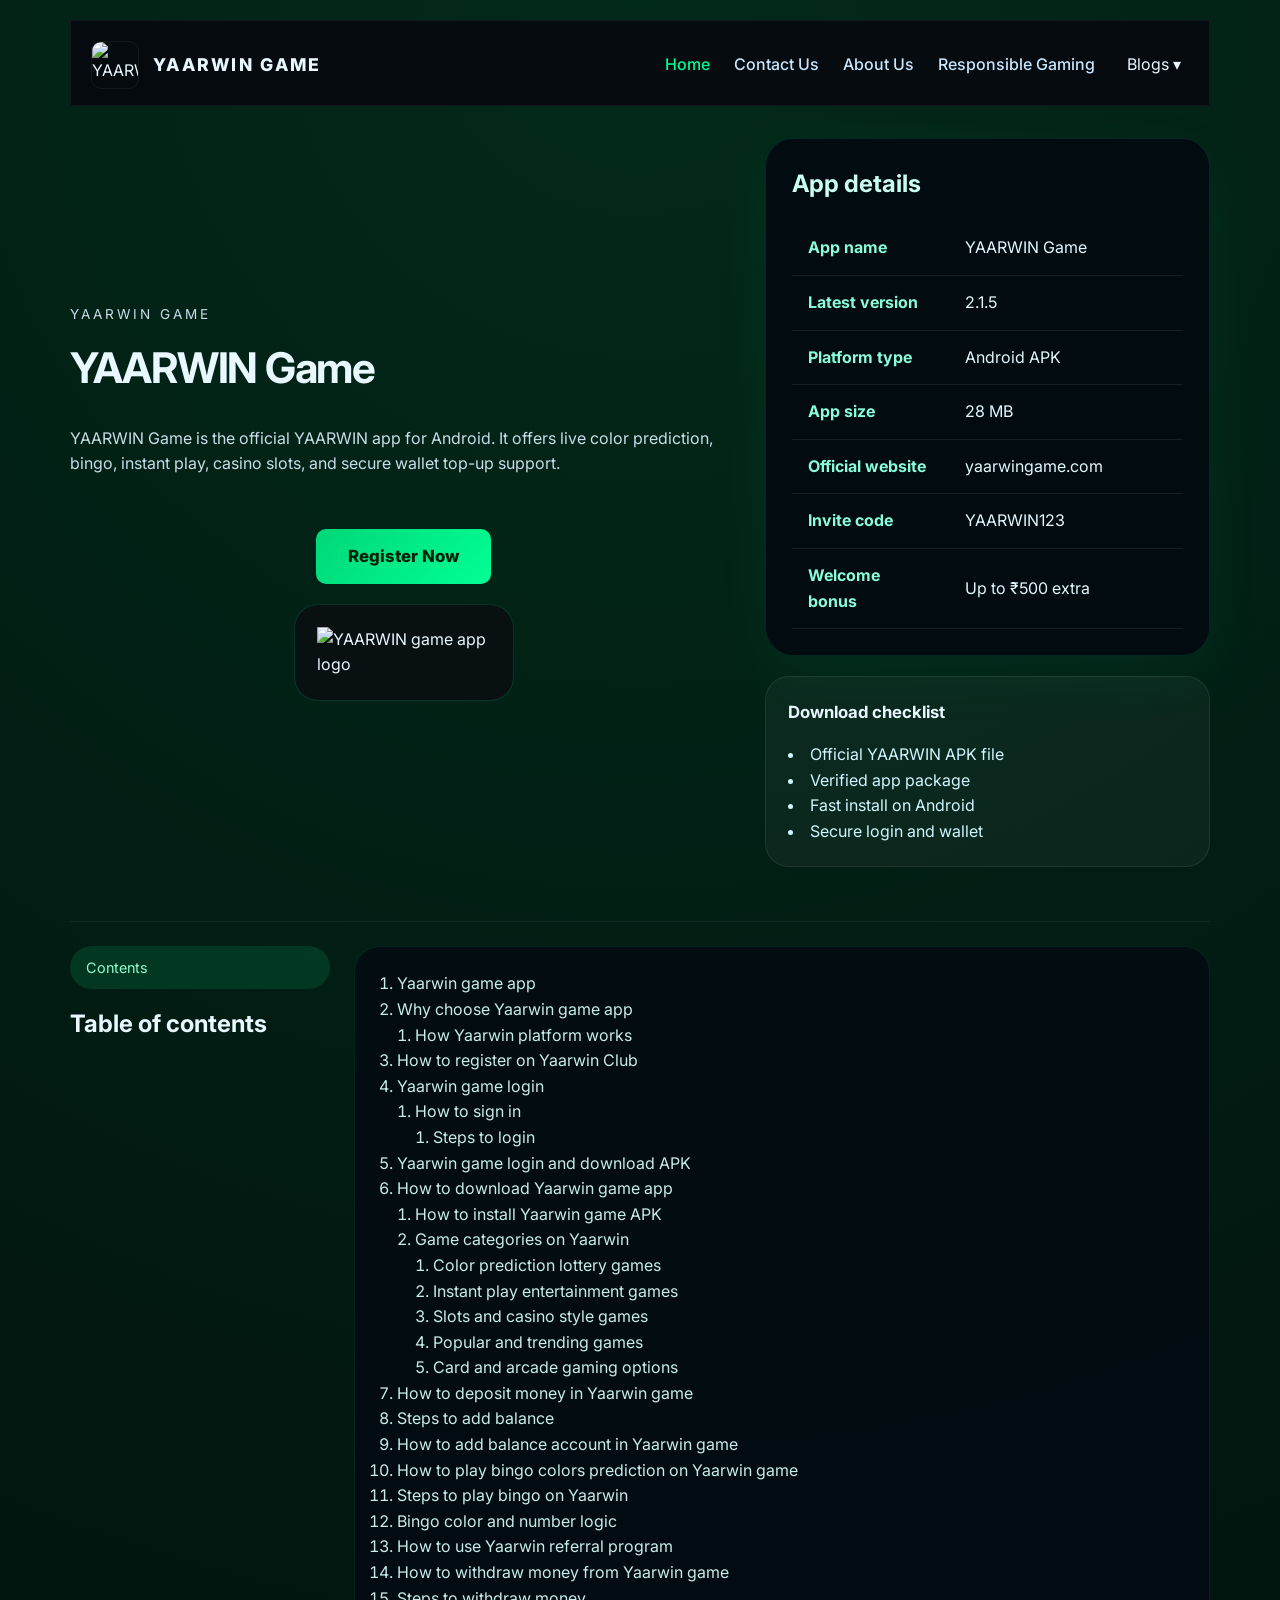
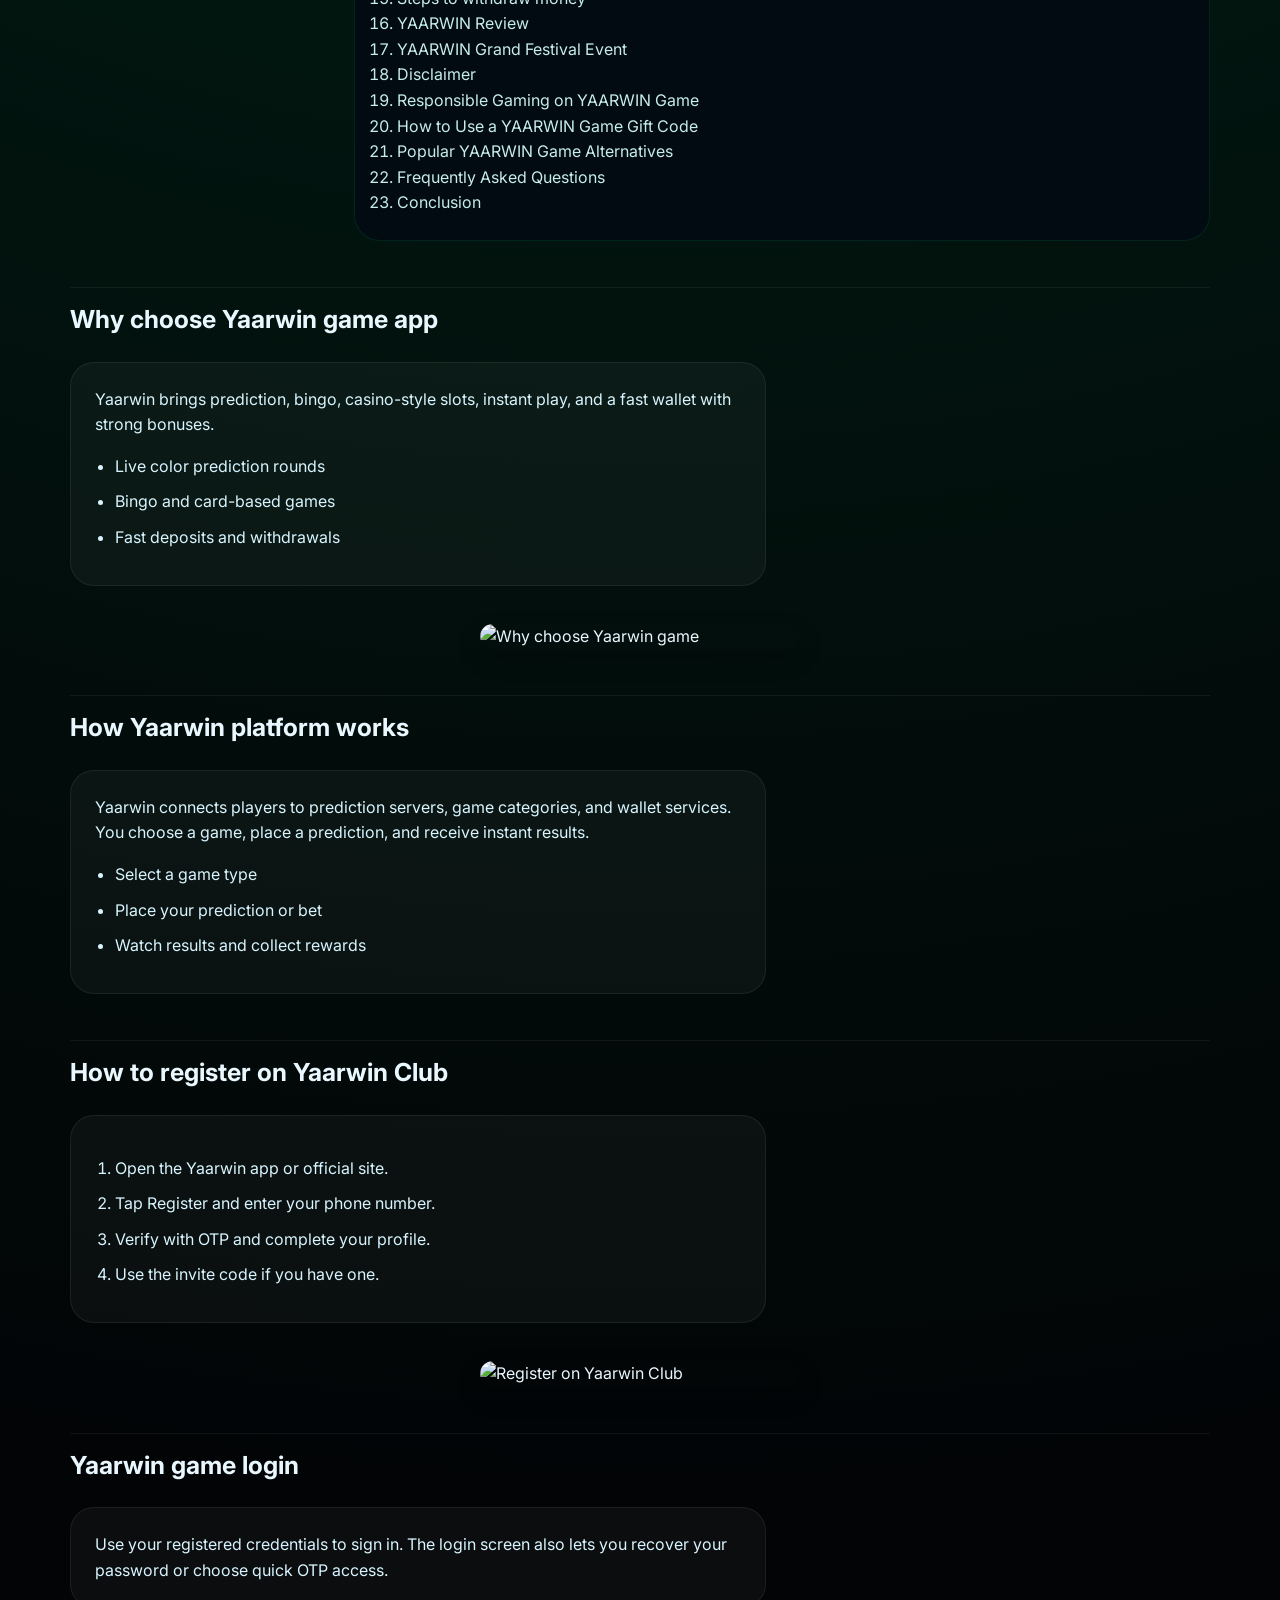
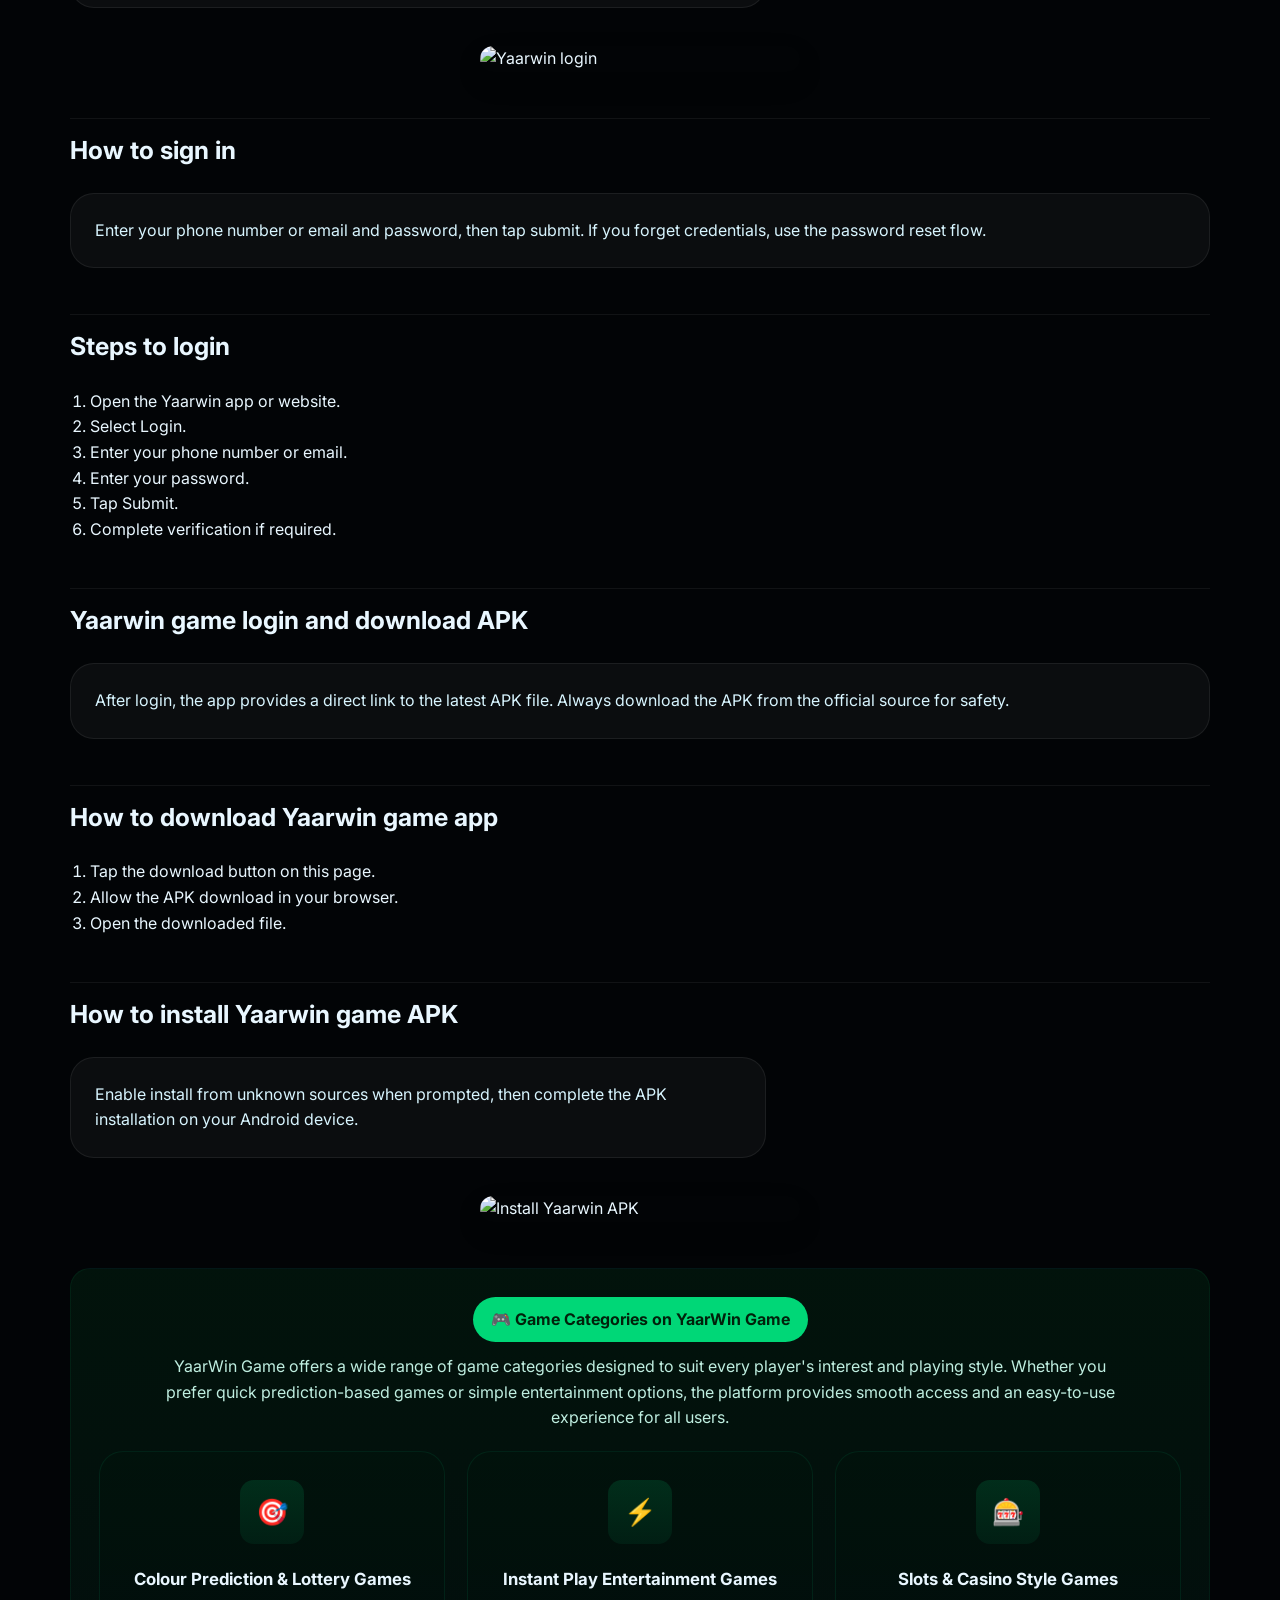
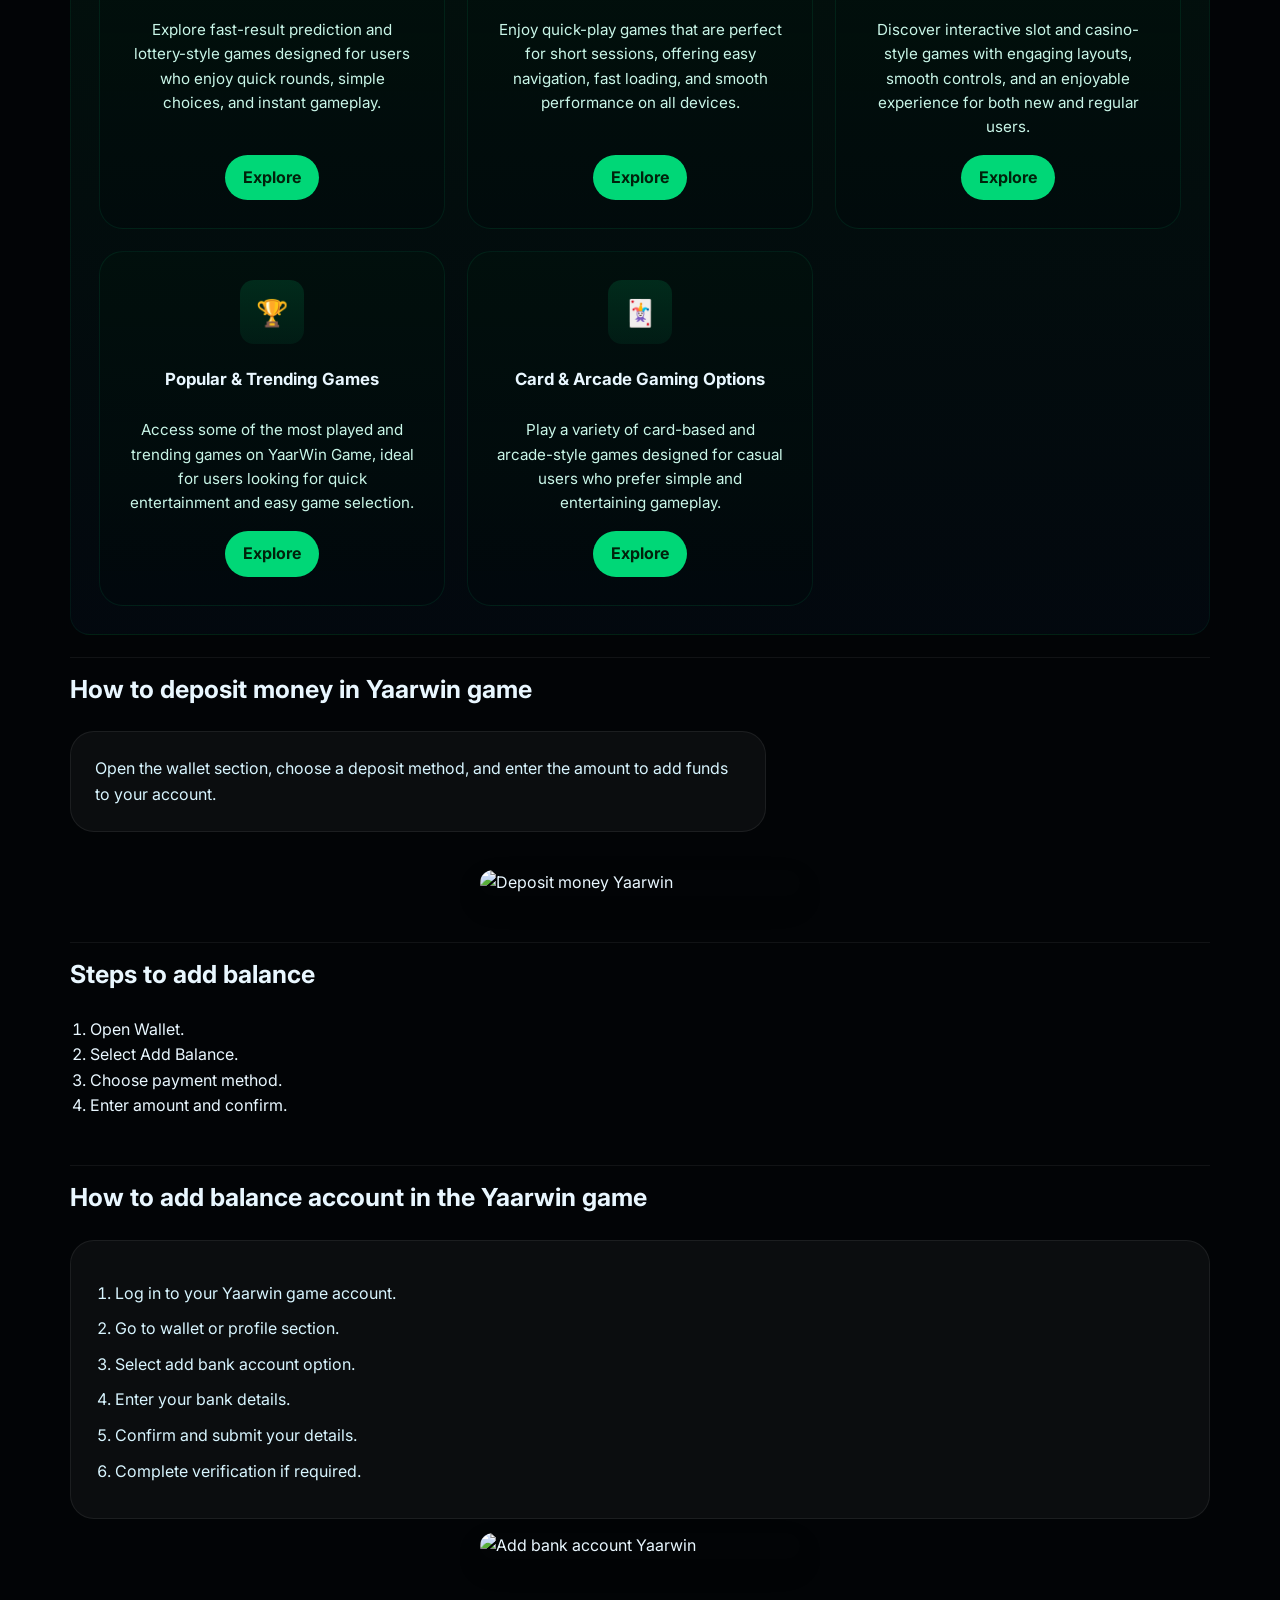
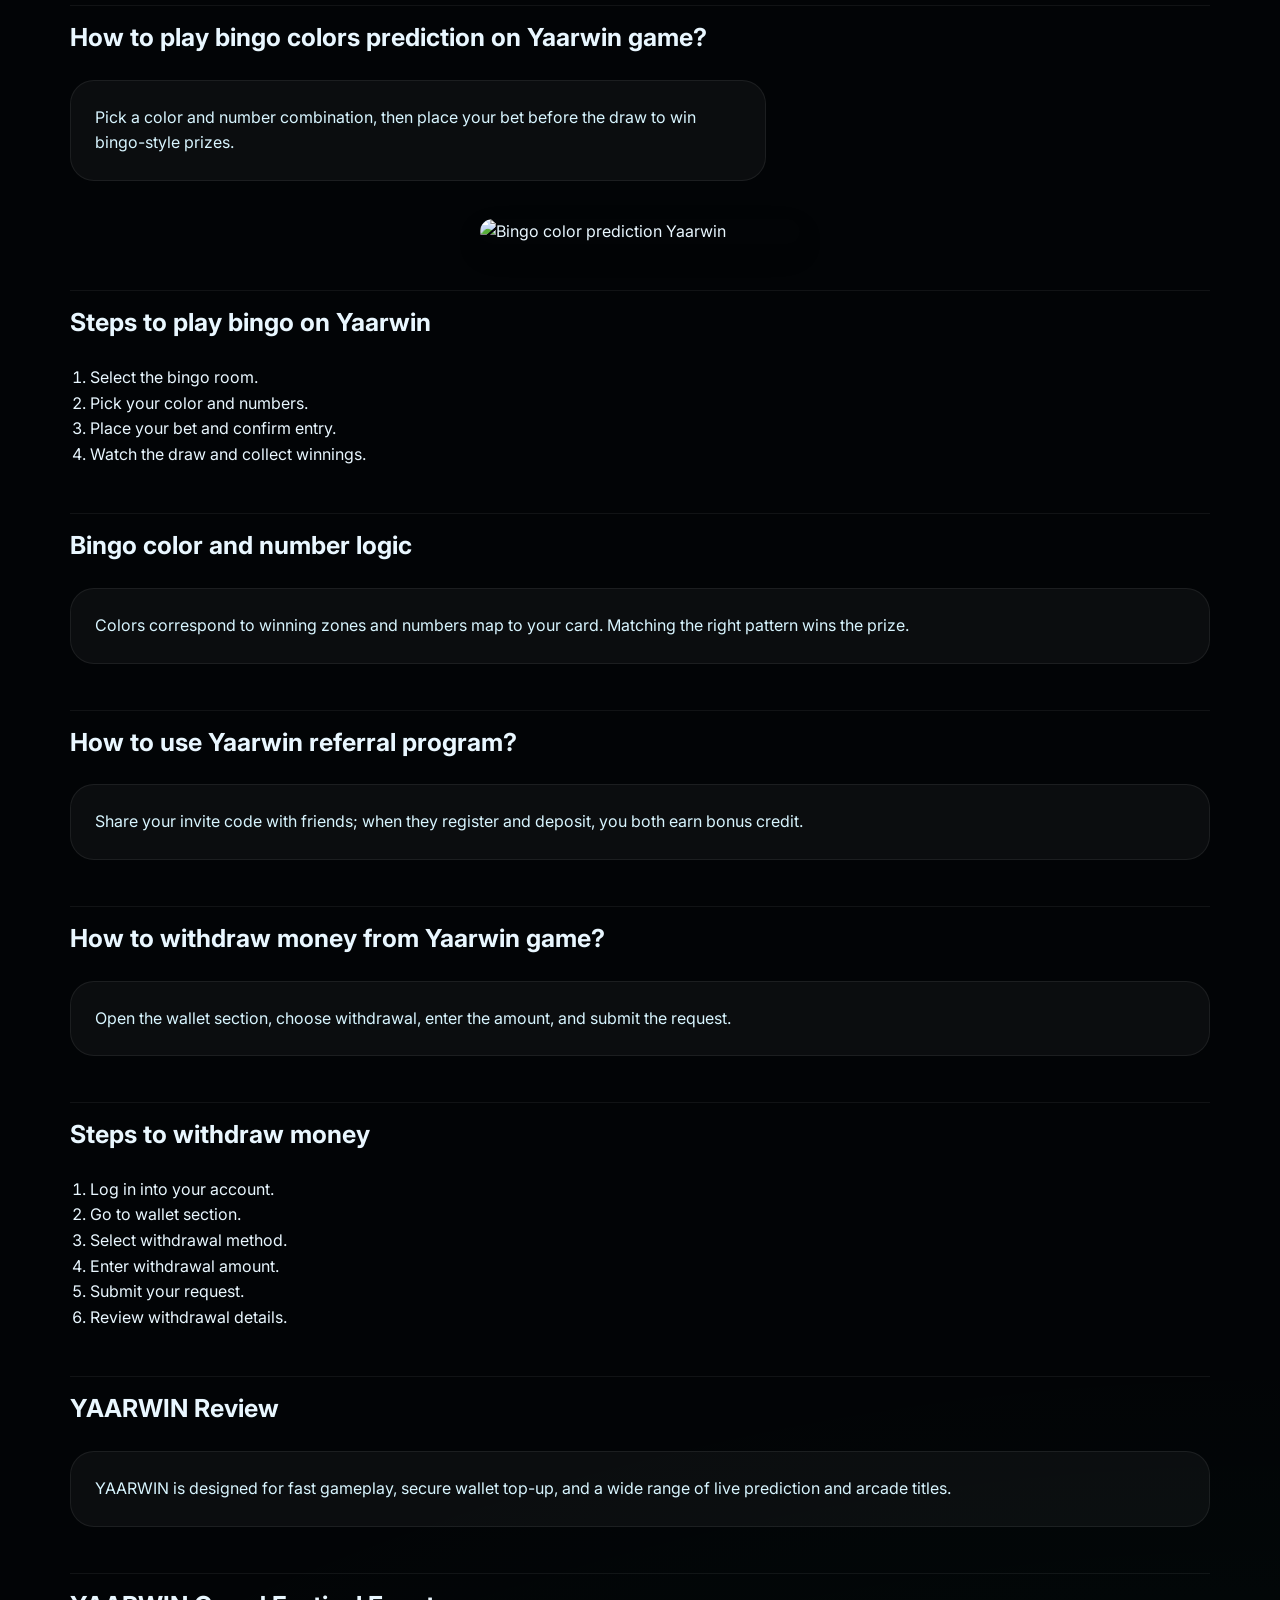
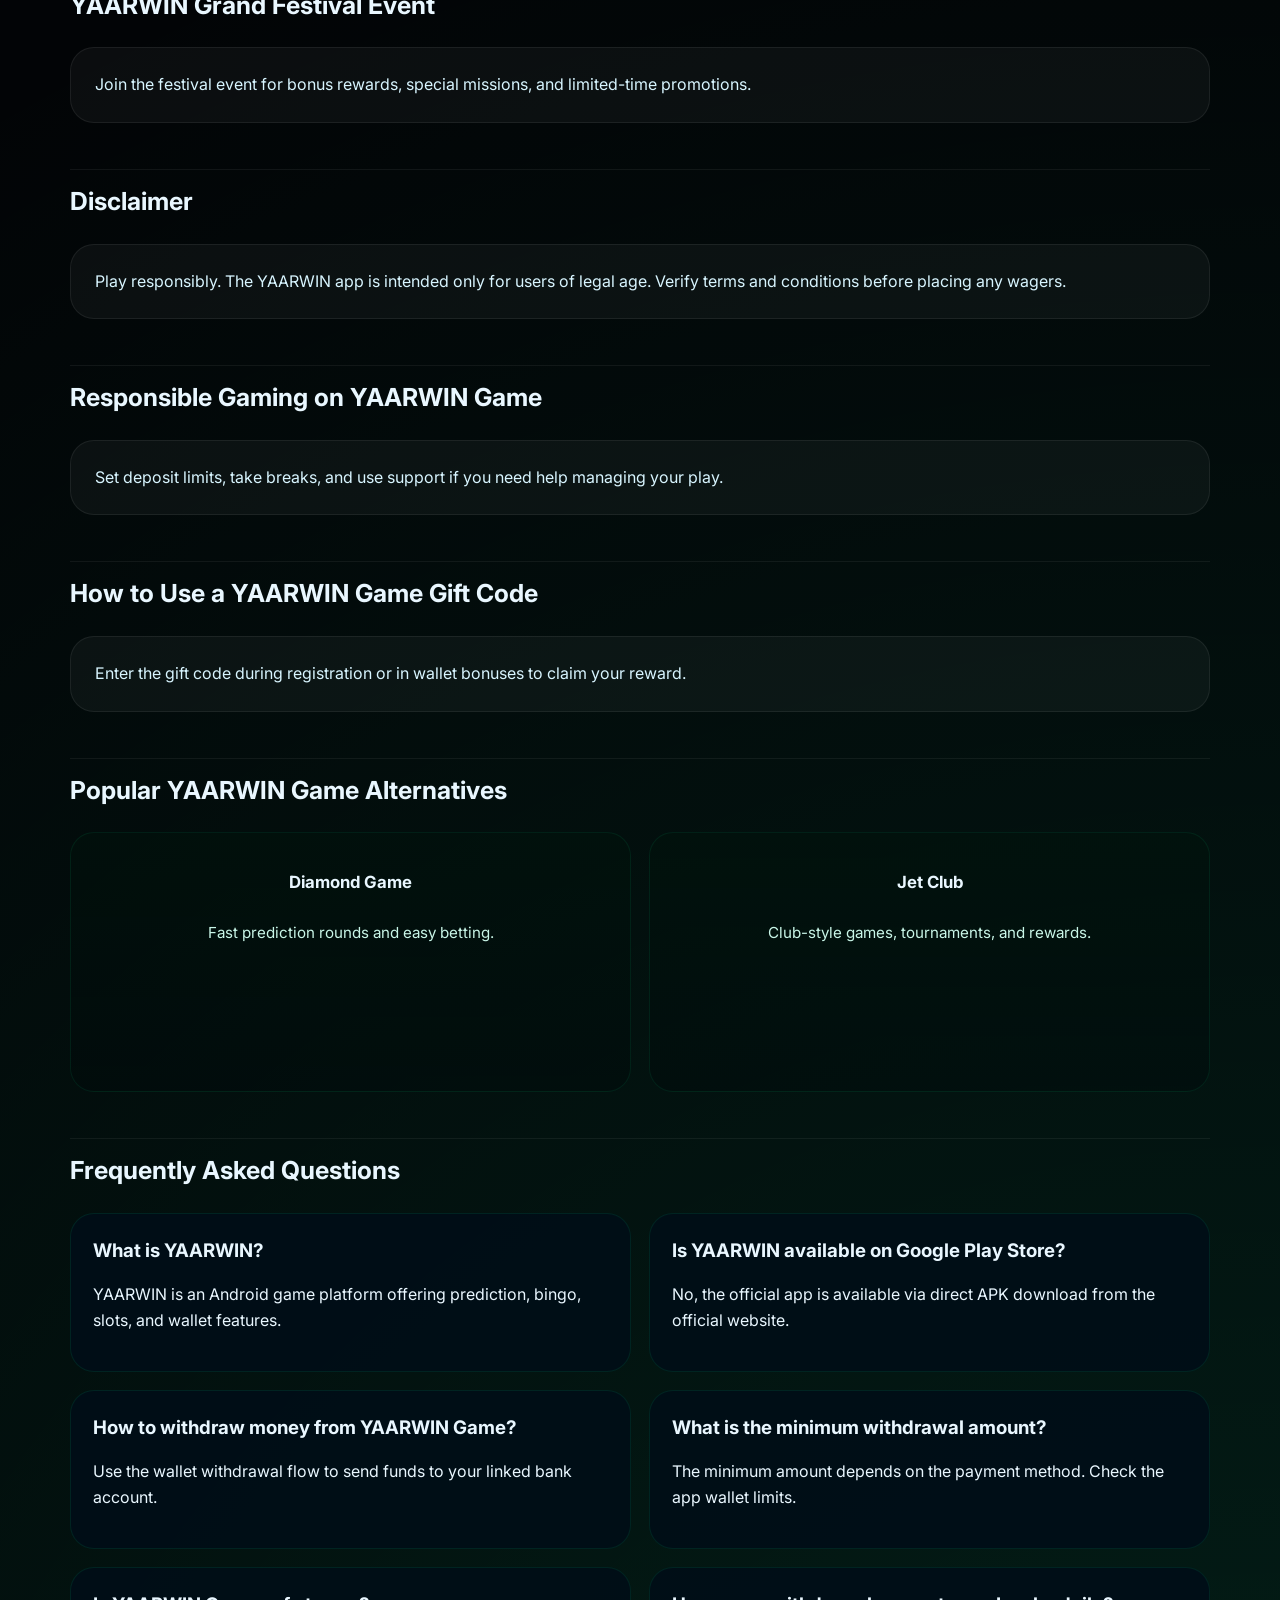
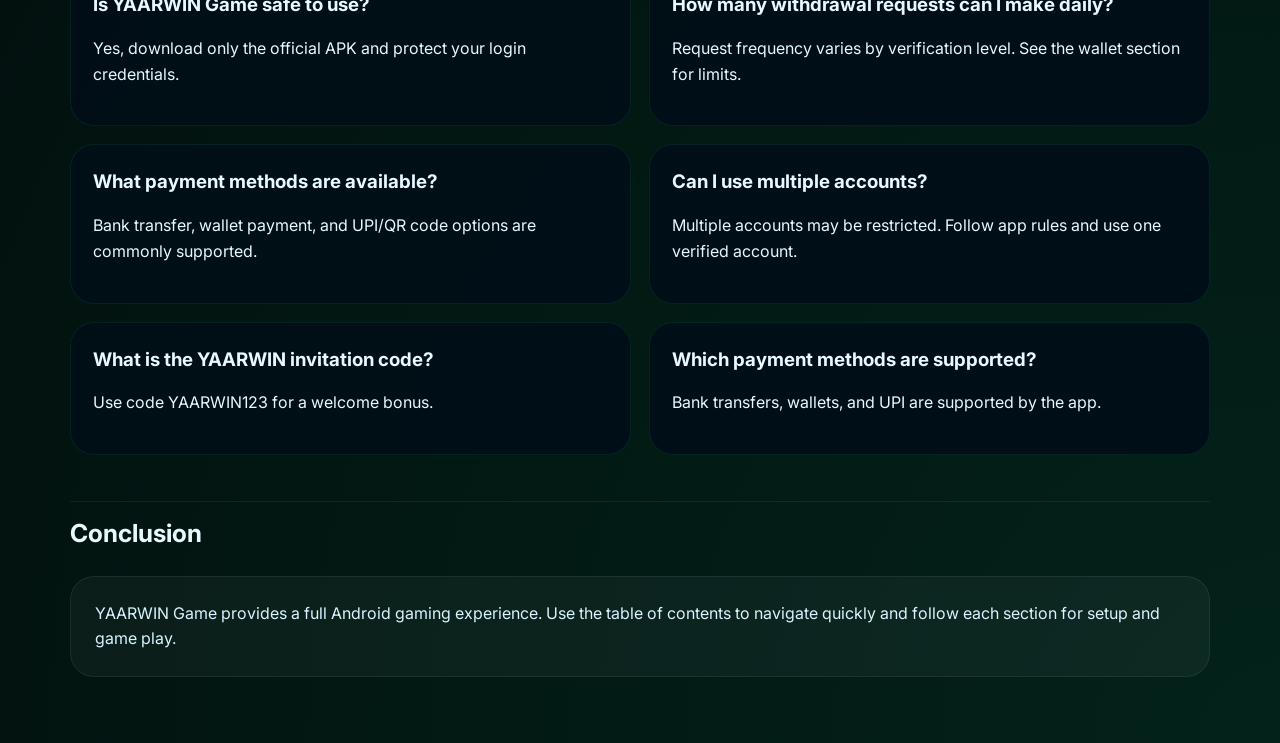
==== index.html @ 0737e69b "Add files via upload" ====
﻿<!DOCTYPE html>
<html lang="en">

<head>
  <meta charset="UTF-8" />
  <meta name="viewport" content="width=device-width, initial-scale=1.0" />
  <title>YAARWIN Game</title>
  <link rel="preconnect" href="https://fonts.googleapis.com" />
  <link rel="preconnect" href="https://fonts.gstatic.com" crossorigin />
  <link href="https://fonts.googleapis.com/css2?family=Inter:wght@400;500;600;700;800&display=swap" rel="stylesheet" />
  <link rel="stylesheet" href="styles.css" />
  <meta name="google-site-verification" content="xMRHEgSEycHqaYliduDPl7PG8cOpwMk4CIWMl8vbiZg" />
</head>

<body>
  <div id="top" class="page-shell">
    <header class="site-header">
      <div class="brand">
        <img src="assets/yarwin-logo.png" alt="YAARWIN logo" class="nav-logo" />
        <div>
          <p class="brand-name">YAARWIN Game</p>
          <!-- <p class="brand-tag">Play prediction, bingo, casino, and win</p> -->
        </div>
      </div>
      <nav class="main-nav">
        <a href="index.html" class="active">Home</a>
        <!-- <a href="blogs.html">Blogs</a> -->
        <a href="contact.html">Contact Us</a>
        <a href="about.html">About Us</a>
        <a href="responsible.html">Responsible Gaming</a>
        <div class="nav-dropdown">
          <button class="dropdown-toggle" aria-expanded="false">Blogs ▾</button>
          <div class="dropdown-menu">
            <a href="blogs.html">All Blogs</a>
            <a href="blogs.html#post1">YaarWin Grand Referral Event 2026</a>
            <a href="blogs.html#post2">YaarWin Telegram Channel 2026</a>
            <a href="blogs.html#post3">YaarWin Game App Download APK Latest Version (2026)</a>
            <a href="blogs.html#post4">Yaar Win Login</a>
          </div>
        </div>
      </nav>
      <button class="nav-toggle" aria-label="Toggle navigation">☰</button>
    </header>

    <main>
      <section class="hero-section" id="yarwin-game-app">
        <div class="hero-copy">
          <p class="eyebrow">Yaarwin game</p>
          <h1>YAARWIN Game</h1>
          <p>YAARWIN Game is the official YAARWIN app for Android. It offers live color prediction, bingo, instant play,
            casino slots, and secure wallet top-up support.</p>
          <a href="https://yaarwin.app/#/register?invitationCode=457582901700" class="btn-register">Register Now</a>
          <img src="assets/yarwin-app.png" alt="YAARWIN game app logo" class="app-logo" />
        </div>

        <div class="hero-right">
          <div class="app-table-panel">
            <h2>App details</h2>
            <table>
              <tbody>
                <tr>
                  <th>App name</th>
                  <td>YAARWIN Game</td>
                </tr>
                <tr>
                  <th>Latest version</th>
                  <td>2.1.5</td>
                </tr>
                <tr>
                  <th>Platform type</th>
                  <td>Android APK</td>
                </tr>
                <tr>
                  <th>App size</th>
                  <td>28 MB</td>
                </tr>
                <tr>
                  <th>Official website</th>
                  <td>yaarwingame.com</td>
                </tr>
                <tr>
                  <th>Invite code</th>
                  <td>YAARWIN123</td>
                </tr>
                <tr>
                  <th>Welcome bonus</th>
                  <td>Up to ₹500 extra</td>
                </tr>
              </tbody>
            </table>
          </div>
          <div class="download-list">
            <h2>Download checklist</h2>
            <ul>
              <li>Official YAARWIN APK file</li>
              <li>Verified app package</li>
              <li>Fast install on Android</li>
              <li>Secure login and wallet</li>
            </ul>
          </div>
        </div>
      </section>

      <section class="section toc-section" id="table-of-contents">
        <div class="toc-layout">
          <div class="toc-header-panel">
            <span class="section-tag">Contents</span>
            <h2>Table of contents</h2>
          </div>
          <div class="toc-card">
            <ol>
              <li><a href="#yarwin-game-app">Yaarwin game app</a></li>
              <li><a href="#why-choose">Why choose Yaarwin game app</a>
                <ol>
                  <li><a href="#how-platform-works">How Yaarwin platform works</a></li>
                </ol>
              </li>
              <li><a href="#register-club">How to register on Yaarwin Club</a></li>
              <li><a href="#login">Yaarwin game login</a>
                <ol>
                  <li><a href="#how-to-sign-in">How to sign in</a>
                    <ol>
                      <li><a href="#login-steps">Steps to login</a></li>
                    </ol>
                  </li>
                </ol>
              </li>
              <li><a href="#download-apk">Yaarwin game login and download APK</a></li>
              <li><a href="#download-app">How to download Yaarwin game app</a>
                <ol>
                  <li><a href="#how-to-install">How to install Yaarwin game APK</a></li>
                  <li><a href="#game-categories">Game categories on Yaarwin</a>
                    <ol>
                      <li><a href="#color-prediction">Color prediction lottery games</a></li>
                      <li><a href="#instant-play">Instant play entertainment games</a></li>
                      <li><a href="#slots-casino">Slots and casino style games</a></li>
                      <li><a href="#trending-games">Popular and trending games</a></li>
                      <li><a href="#card-arcade">Card and arcade gaming options</a></li>
                    </ol>
                  </li>
                </ol>
              </li>
              <li><a href="#deposit-money">How to deposit money in Yaarwin game</a></li>
              <li><a href="#add-balance">Steps to add balance</a></li>
              <li><a href="#add-bank-account">How to add balance account in Yaarwin game</a></li>
              <li><a href="#bingo-prediction">How to play bingo colors prediction on Yaarwin game</a></li>
              <li><a href="#bingo-steps">Steps to play bingo on Yaarwin</a></li>
              <li><a href="#bingo-logic">Bingo color and number logic</a></li>
              <li><a href="#referral-program">How to use Yaarwin referral program</a></li>
              <li><a href="#withdraw-money">How to withdraw money from Yaarwin game</a></li>
              <li><a href="#withdraw-steps">Steps to withdraw money</a></li>
              <li><a href="#review">YAARWIN Review</a></li>
              <li><a href="#festival">YAARWIN Grand Festival Event</a></li>
              <li><a href="#disclaimer">Disclaimer</a></li>
              <li><a href="#responsible-gaming">Responsible Gaming on YAARWIN Game</a></li>
              <li><a href="#gift-code">How to Use a YAARWIN Game Gift Code</a></li>
              <li><a href="#alternatives">Popular YAARWIN Game Alternatives</a></li>
              <li><a href="#faq">Frequently Asked Questions</a></li>
              <li><a href="#conclusion">Conclusion</a></li>
            </ol>
          </div>
      </section>

      <section class="section content-section" id="why-choose">
        <div class="section-header">
          <h2>Why choose Yaarwin game app</h2>
        </div>
        <div class="section-body">
          <div class="text-card">
            <p>Yaarwin brings prediction, bingo, casino-style slots, instant play, and a fast wallet with strong
              bonuses.</p>
            <ul>
              <li>Live color prediction rounds</li>
              <li>Bingo and card-based games</li>
              <li>Fast deposits and withdrawals</li>
            </ul>
          </div>
          <img src="assets/why-choose.png" alt="Why choose Yaarwin game" />
        </div>
      </section>

      <section class="section content-section" id="how-platform-works">
        <div class="section-header">
          <h2>How Yaarwin platform works</h2>
        </div>
        <div class="section-body">
          <div class="text-card">
            <p>Yaarwin connects players to prediction servers, game categories, and wallet services. You choose a game,
              place a prediction, and receive instant results.</p>
            <ul>
              <li>Select a game type</li>
              <li>Place your prediction or bet</li>
              <li>Watch results and collect rewards</li>
            </ul>
          </div>
          <!-- <img src="assets/platform-works.png" alt="Yaarwin platform works" /> -->
        </div>
      </section>

      <section class="section content-section" id="register-club">
        <div class="section-header">
          <h2>How to register on Yaarwin Club</h2>
        </div>
        <div class="section-body">
          <div class="text-card">
            <ol>
              <li>Open the Yaarwin app or official site.</li>
              <li>Tap Register and enter your phone number.</li>
              <li>Verify with OTP and complete your profile.</li>
              <li>Use the invite code if you have one.</li>
            </ol>
          </div>
          <img src="assets/register-club.png" alt="Register on Yaarwin Club" />
        </div>
      </section>

      <section class="section content-section" id="login">
        <div class="section-header">
          <h2>Yaarwin game login</h2>
        </div>
        <div class="section-body">
          <div class="text-card">
            <p>Use your registered credentials to sign in. The login screen also lets you recover your password or
              choose quick OTP access.</p>
          </div>
          <img src="assets/login-screen.png" alt="Yaarwin login" />
        </div>
      </section>

      <section class="section content-section" id="how-to-sign-in">
        <div class="section-header">
          <h2>How to sign in</h2>
        </div>
        <div class="text-card">
          <p>Enter your phone number or email and password, then tap submit. If you forget credentials, use the password
            reset flow.</p>
        </div>
      </section>

      <section class="section content-section" id="login-steps">
        <div class="section-header">
          <h2>Steps to login</h2>
        </div>
        <ol>
          <li>Open the Yaarwin app or website.</li>
          <li>Select Login.</li>
          <li>Enter your phone number or email.</li>
          <li>Enter your password.</li>
          <li>Tap Submit.</li>
          <li>Complete verification if required.</li>
        </ol>
      </section>

      <section class="section content-section" id="download-apk">
        <div class="section-header">
          <h2>Yaarwin game login and download APK</h2>
        </div>
        <div class="text-card">
          <p>After login, the app provides a direct link to the latest APK file. Always download the APK from the
            official source for safety.</p>
        </div>
      </section>

      <section class="section content-section" id="download-app">
        <div class="section-header">
          <h2>How to download Yaarwin game app</h2>
        </div>
        <ol>
          <li>Tap the download button on this page.</li>
          <li>Allow the APK download in your browser.</li>
          <li>Open the downloaded file.</li>
        </ol>
      </section>

      <section class="section content-section" id="how-to-install">
        <div class="section-header">
          <h2>How to install Yaarwin game APK</h2>
        </div>
        <div class="section-body">
          <div class="text-card">
            <p>Enable install from unknown sources when prompted, then complete the APK installation on your Android
              device.</p>
          </div>
          <img src="assets/install-apk.png" alt="Install Yaarwin APK" />
        </div>
      </section>

      <section class="section game-categories-panel" id="game-categories">
        <div class="categories-header">
          <div class="header-pill">🎮 Game Categories on YaarWin Game</div>
          <p class="lead">YaarWin Game offers a wide range of game categories designed to suit every player's interest
            and playing style. Whether you prefer quick prediction-based games or simple entertainment options, the
            platform provides smooth access and an easy-to-use experience for all users.</p>
        </div>

        <div class="categories-grid">
          <article class="category-card">
            <div class="icon">🎯</div>
            <h3>Colour Prediction & Lottery Games</h3>
            <p>Explore fast-result prediction and lottery-style games designed for users who enjoy quick rounds, simple
              choices, and instant gameplay.</p>
            <a class="btn-explore" href="#top">Explore</a>
          </article>

          <article class="category-card">
            <div class="icon">⚡</div>
            <h3>Instant Play Entertainment Games</h3>
            <p>Enjoy quick-play games that are perfect for short sessions, offering easy navigation, fast loading, and
              smooth performance on all devices.</p>
            <a class="btn-explore" href="#top">Explore</a>
          </article>

          <article class="category-card">
            <div class="icon">🎰</div>
            <h3>Slots & Casino Style Games</h3>
            <p>Discover interactive slot and casino-style games with engaging layouts, smooth controls, and an enjoyable
              experience for both new and regular users.</p>
            <a class="btn-explore" href="#top">Explore</a>
          </article>

          <article class="category-card">
            <div class="icon">🏆</div>
            <h3>Popular & Trending Games</h3>
            <p>Access some of the most played and trending games on YaarWin Game, ideal for users looking for quick
              entertainment and easy game selection.</p>
            <a class="btn-explore" href="#top">Explore</a>
          </article>

          <article class="category-card">
            <div class="icon">🃏</div>
            <h3>Card & Arcade Gaming Options</h3>
            <p>Play a variety of card-based and arcade-style games designed for casual users who prefer simple and
              entertaining gameplay.</p>
            <a class="btn-explore" href="#top">Explore</a>
          </article>
        </div>
      </section>

      <section class="section content-section" id="deposit-money">
        <div class="section-header">
          <h2>How to deposit money in Yaarwin game</h2>
        </div>
        <div class="section-body">
          <div class="text-card">
            <p>Open the wallet section, choose a deposit method, and enter the amount to add funds to your account.</p>
          </div>
          <img src="assets/deposit-money.png" alt="Deposit money Yaarwin" />
        </div>
      </section>

      <section class="section content-section" id="add-balance">
        <div class="section-header">
          <h2>Steps to add balance</h2>
        </div>
        <ol>
          <li>Open Wallet.</li>
          <li>Select Add Balance.</li>
          <li>Choose payment method.</li>
          <li>Enter amount and confirm.</li>
        </ol>
      </section>

      <section class="section content-section" id="add-bank-account">
        <div class="section-header">
          <h2>How to add balance account in the Yaarwin game</h2>
        </div>
        <div class="text-card">
          <ol>
            <li>Log in to your Yaarwin game account.</li>
            <li>Go to wallet or profile section.</li>
            <li>Select add bank account option.</li>
            <li>Enter your bank details.</li>
            <li>Confirm and submit your details.</li>
            <li>Complete verification if required.</li>
          </ol>
        </div>
        <div class="section-image-panel"><img src="assets/add-bank-account.png" alt="Add bank account Yaarwin" /></div>
      </section>

      <section class="section content-section" id="bingo-prediction">
        <div class="section-header">
          <h2>How to play bingo colors prediction on Yaarwin game?</h2>
        </div>
        <div class="section-body">
          <div class="text-card">
            <p>Pick a color and number combination, then place your bet before the draw to win bingo-style prizes.</p>
          </div>
          <img src="assets/bingo-prediction.png" alt="Bingo color prediction Yaarwin" />
        </div>
      </section>

      <section class="section content-section" id="bingo-steps">
        <div class="section-header">
          <h2>Steps to play bingo on Yaarwin</h2>
        </div>
        <ol>
          <li>Select the bingo room.</li>
          <li>Pick your color and numbers.</li>
          <li>Place your bet and confirm entry.</li>
          <li>Watch the draw and collect winnings.</li>
        </ol>
      </section>

      <section class="section content-section" id="bingo-logic">
        <div class="section-header">
          <h2>Bingo color and number logic</h2>
        </div>
        <div class="text-card">
          <p>Colors correspond to winning zones and numbers map to your card. Matching the right pattern wins the prize.
          </p>
        </div>
      </section>

      <section class="section content-section" id="referral-program">
        <div class="section-header">
          <h2>How to use Yaarwin referral program?</h2>
        </div>
        <div class="text-card">
          <p>Share your invite code with friends; when they register and deposit, you both earn bonus credit.</p>
        </div>
      </section>

      <section class="section content-section" id="withdraw-money">
        <div class="section-header">
          <h2>How to withdraw money from Yaarwin game?</h2>
        </div>
        <div class="text-card">
          <p>Open the wallet section, choose withdrawal, enter the amount, and submit the request.</p>
        </div>
      </section>

      <section class="section content-section" id="withdraw-steps">
        <div class="section-header">
          <h2>Steps to withdraw money</h2>
        </div>
        <ol>
          <li>Log in into your account.</li>
          <li>Go to wallet section.</li>
          <li>Select withdrawal method.</li>
          <li>Enter withdrawal amount.</li>
          <li>Submit your request.</li>
          <li>Review withdrawal details.</li>
        </ol>
      </section>

      <section class="section content-section" id="review">
        <div class="section-header">
          <h2>YAARWIN Review</h2>
        </div>
        <div class="text-card">
          <p>YAARWIN is designed for fast gameplay, secure wallet top-up, and a wide range of live prediction and arcade
            titles.</p>
        </div>
      </section>

      <section class="section content-section" id="festival">
        <div class="section-header">
          <h2>YAARWIN Grand Festival Event</h2>
        </div>
        <div class="text-card">
          <p>Join the festival event for bonus rewards, special missions, and limited-time promotions.</p>
        </div>
      </section>

      <section class="section content-section" id="disclaimer">
        <div class="section-header">
          <h2>Disclaimer</h2>
        </div>
        <div class="text-card">
          <p>Play responsibly. The YAARWIN app is intended only for users of legal age. Verify terms and conditions
            before placing any wagers.</p>
        </div>
      </section>

      <section class="section content-section" id="responsible-gaming">
        <div class="section-header">
          <h2>Responsible Gaming on YAARWIN Game</h2>
        </div>
        <div class="text-card">
          <p>Set deposit limits, take breaks, and use support if you need help managing your play.</p>
        </div>
      </section>

      <section class="section content-section" id="gift-code">
        <div class="section-header">
          <h2>How to Use a YAARWIN Game Gift Code</h2>
        </div>
        <div class="text-card">
          <p>Enter the gift code during registration or in wallet bonuses to claim your reward.</p>
        </div>
      </section>

      <section class="section content-section" id="alternatives">
        <div class="section-header">
          <h2>Popular YAARWIN Game Alternatives</h2>
        </div>
        <div class="category-grid">
          <div class="category-card">
            <h3>Diamond Game</h3>
            <p>Fast prediction rounds and easy betting.</p>
          </div>
          <div class="category-card">
            <h3>Jet Club</h3>
            <p>Club-style games, tournaments, and rewards.</p>
          </div>
        </div>
      </section>

      <section class="section content-section" id="faq">
        <div class="section-header">
          <h2>Frequently Asked Questions</h2>
        </div>
        <div class="faq-grid">
          <article>
            <h3>What is YAARWIN?</h3>
            <p>YAARWIN is an Android game platform offering prediction, bingo, slots, and wallet features.</p>
          </article>
          <article>
            <h3>Is YAARWIN available on Google Play Store?</h3>
            <p>No, the official app is available via direct APK download from the official website.</p>
          </article>
          <article>
            <h3>How to withdraw money from YAARWIN Game?</h3>
            <p>Use the wallet withdrawal flow to send funds to your linked bank account.</p>
          </article>
          <article>
            <h3>What is the minimum withdrawal amount?</h3>
            <p>The minimum amount depends on the payment method. Check the app wallet limits.</p>
          </article>
          <article>
            <h3>Is YAARWIN Game safe to use?</h3>
            <p>Yes, download only the official APK and protect your login credentials.</p>
          </article>
          <article>
            <h3>How many withdrawal requests can I make daily?</h3>
            <p>Request frequency varies by verification level. See the wallet section for limits.</p>
          </article>
          <article>
            <h3>What payment methods are available?</h3>
            <p>Bank transfer, wallet payment, and UPI/QR code options are commonly supported.</p>
          </article>
          <article>
            <h3>Can I use multiple accounts?</h3>
            <p>Multiple accounts may be restricted. Follow app rules and use one verified account.</p>
          </article>
          <article>
            <h3>What is the YAARWIN invitation code?</h3>
            <p>Use code YAARWIN123 for a welcome bonus.</p>
          </article>
          <article>
            <h3>Which payment methods are supported?</h3>
            <p>Bank transfers, wallets, and UPI are supported by the app.</p>
          </article>
        </div>
      </section>

      <section class="section content-section" id="conclusion">
        <div class="section-header">
          <h2>Conclusion</h2>
        </div>
        <div class="text-card">
          <p>YAARWIN Game provides a full Android gaming experience. Use the table of contents to navigate quickly and
            follow each section for setup and game play.</p>
        </div>
      </section>
    </main>
  </div>
  <script src="script.js"></script>
</body>

</html>
---- styles.css ----
﻿:root {
  color-scheme: dark;
  font-family: 'Inter', sans-serif;
  font-size: 16px;
  line-height: 1.6;
  color: #e9f7ff;
  background: #060a0f;
  accent-color: #00d777;
}
* {
  box-sizing: border-box;
}
body {
  margin: 0;
  min-height: 100vh;
  background: radial-gradient(circle at top, rgba(0, 215, 119, 0.18), transparent 30%),
              radial-gradient(circle at bottom right, rgba(10, 255, 170, 0.12), transparent 25%),
              #020406;
}
button,
a,
input,
textarea {
  font: inherit;
}
a {
  color: inherit;
  text-decoration: none;
}
img {
  max-width: 100%;
  display: block;
}
.page-shell {
  max-width: 1180px;
  margin: 0 auto;
  padding: 20px;
}
.site-header {
  display: flex;
  align-items: center;
  justify-content: space-between;
  gap: 16px;
  padding: 20px 20px 16px;
  position: sticky;
  top: 0;
  z-index: 20;
  background: rgba(6, 10, 15, 0.95);
  border: 1px solid rgba(255, 255, 255, 0.05);
  backdrop-filter: blur(18px);
}
.brand {
  display: flex;
  align-items: center;
  gap: 14px;
}
.brand .nav-logo {
  width: 48px;
  height: 48px;
  object-fit: contain;
  border-radius: 10px;
  border: 1px solid rgba(255,255,255,0.06);
}
.brand-name {
  margin: 0;
  font-size: 1.1rem;
  font-weight: 800;
  letter-spacing: 0.13em;
  text-transform: uppercase;
}
.brand-tag {
  margin: 4px 0 0;
  color: #a4d6e9;
  font-size: 0.95rem;
}
.main-nav {
  display: flex;
  align-items: center;
  gap: 24px;
}
.main-nav a {
  white-space: nowrap;
}

.nav-dropdown {
  position: relative;
}
.dropdown-toggle {
  background: none;
  border: none;
  color: inherit;
  font: inherit;
  cursor: pointer;
  padding: 6px 8px;
  border-radius: 8px;
}
.dropdown-menu {
  display: none;
  position: absolute;
  top: calc(100% + 8px);
  left: 0;
  background: rgba(3, 11, 18, 0.98);
  border: 1px solid rgba(0, 255, 149, 0.06);
  border-radius: 10px;
  padding: 8px 6px;
  min-width: 220px;
  box-shadow: 0 10px 30px rgba(0, 0, 0, 0.5);
  z-index: 50;
}
.nav-dropdown:hover .dropdown-menu,
.dropdown-toggle[aria-expanded="true"] + .dropdown-menu {
  display: block;
}
.dropdown-menu a {
  display: block;
  padding: 8px 12px;
  color: #d8f5ff;
  white-space: nowrap;
}
.main-nav a {
  color: #c8e7ff;
  font-weight: 500;
}
.main-nav a.active,
.main-nav a:hover {
  color: #00ff95;
}
.nav-logo {
  width: 60px;
  height: 60px;
  object-fit: contain;
  border-radius: 14px;
  border: 1px solid rgba(255, 255, 255, 0.12);
}
.nav-toggle {
  display: none;
  border: none;
  background: rgba(0, 215, 119, 0.12);
  color: #fff;
  width: 42px;
  height: 42px;
  border-radius: 12px;
}
.hero-section {
  display: grid;
  grid-template-columns: 1.2fr 0.8fr;
  gap: 28px;
  padding: 32px 0;
}
.hero-copy {
  display: flex;
  flex-direction: column;
  justify-content: center;
  gap: 20px;
}
.hero-copy .app-logo {
  width: 220px;
  max-width: 100%;
  margin: 0 auto;
}
.hero-right {
  display: flex;
  flex-direction: column;
  gap: 20px;
}
.eyebrow {
  margin: 0;
  text-transform: uppercase;
  letter-spacing: 0.22em;
  color: #70ffb6;
  font-size: 0.85rem;
}
.hero-section h1 {
  margin: 0;
  font-size: clamp(2rem, 3.3vw, 3.6rem);
  line-height: 1.03;
  letter-spacing: -0.03em;
}
.hero-section p {
  max-width: 660px;
  color: #ccdce8;
}
.btn-register {
  display: block;
  width: fit-content;
  margin: 16px auto 0;
  padding: 14px 32px;
  background: linear-gradient(135deg, #00d777, #00ff95);
  color: #00220b;
  border-radius: 10px;
  text-decoration: none;
  font-weight: 800;
  font-size: 1.05rem;
  text-align: center;
  transition: all 0.3s ease;
}
.btn-register:hover {
  background: linear-gradient(135deg, #00ff95, #00d777);
  transform: translateY(-2px);
  box-shadow: 0 8px 20px rgba(0, 215, 119, 0.3);
}
.hero-grid {
  display: grid;
  grid-template-columns: 212px 1fr;
  align-items: center;
  gap: 24px;
  margin-top: 20px;
}
.app-logo {
  width: 210px;
  border-radius: 24px;
  background: #081012;
  padding: 22px;
  border: 1px solid rgba(0, 255, 149, 0.16);
}
.download-list {
  background: rgba(255, 255, 255, 0.04);
  padding: 22px;
  border-radius: 24px;
  border: 1px solid rgba(255, 255, 255, 0.08);
}
.download-list h2 {
  margin: 0 0 16px;
  font-size: 1.05rem;
}
.download-list ul {
  margin: 0;
  padding: 0;
  list-style: inside disc;
  color: #d0f7ff;
}
.app-table-panel {
  background: rgba(3, 9, 16, 0.9);
  padding: 26px;
  border-radius: 28px;
  border: 1px solid rgba(0, 255, 149, 0.12);
  box-shadow: 0 18px 60px rgba(0, 255, 149, 0.06);
}
.app-table-panel h2 {
  margin: 0 0 18px;
  color: #c8fff0;
}
.app-table-panel table {
  width: 100%;
  border-collapse: collapse;
}
.app-table-panel th,
.app-table-panel td {
  padding: 14px 16px;
  border-bottom: 1px solid rgba(255, 255, 255, 0.08);
}
.app-table-panel th {
  text-align: left;
  color: #89fdd9;
  width: 40%;
}
.app-table-panel td {
  color: #e2f8ff;
}
.section {
  margin: 22px 0;
  padding: 24px 0;
  border-top: 1px solid rgba(255, 255, 255, 0.06);
}
.section-header {
  display: flex;
  align-items: center;
  justify-content: space-between;
  gap: 18px;
  margin-bottom: 22px;
}
.toc-layout {
  display: grid;
  grid-template-columns: 260px minmax(0, 1fr);
  gap: 24px;
  align-items: start;
}
.toc-header-panel {
  display: flex;
  flex-direction: column;
  gap: 16px;
}
.toc-header-panel h2 {
  margin: 0;
}
.section-tag {
  padding: 10px 16px;
  background: rgba(0, 217, 119, 0.14);
  color: #8ffdce;
  border-radius: 999px;
  font-size: 0.9rem;
}
.section-header h2 {
  margin: 0;
  font-size: 1.55rem;
}
.toc-card {
  background: rgba(3, 11, 18, 0.92);
  border: 1px solid rgba(0, 255, 149, 0.1);
  border-radius: 26px;
  padding: 24px;
}
.toc-card ol {
  margin: 0;
  padding-left: 18px;
  color: #c7edea;
}
.toc-card a {
  color: #c7edea;
}
.toc-card a:hover {
  color: #7affb8;
}
.content-section {
  padding-top: 12px;
}
.section-body {
  display: grid;
  grid-template-columns: minmax(280px, 1fr) minmax(280px, 420px);
  gap: 24px;
  align-items: start;
}
.text-card {
  background: rgba(255, 255, 255, 0.04);
  border: 1px solid rgba(255, 255, 255, 0.07);
  border-radius: 24px;
  padding: 24px;
}
.text-card p,
.text-card ul,
.text-card ol {
  margin: 0;
  color: #d8f5ff;
}
.text-card ul,
.text-card ol {
  margin-top: 16px;
  padding-left: 20px;
}
.text-card li {
  margin-bottom: 10px;
}
  .content-section img,
  .section-body img,
  .section-image-panel img {
    width: 100%;
    max-width: 320px;
    height: auto;
    object-fit: contain;
    border-radius: 18px;
    box-shadow: 0 10px 25px rgba(0, 0, 0, 0.18);
    display: block;
    margin: 14px auto 0;
    grid-column: 1 / -1;
    justify-self: center;
  }
  .section-body img {
    align-self: start;
  }
  .section-image-panel {
    display: flex;
    justify-content: center;
  }
.category-grid {
  display: grid;
  grid-template-columns: repeat(2, minmax(220px, 1fr));
  gap: 18px;
}
.category-card {
  background: rgba(1, 12, 20, 0.9);
  border: 1px solid rgba(0, 255, 149, 0.1);
  border-radius: 24px;
  padding: 24px;
  min-height: 168px;
}
.category-card h3 {
  margin: 0 0 12px;
}
.faq-grid {
  display: grid;
  grid-template-columns: repeat(2, minmax(260px, 1fr));
  gap: 18px;
}
.faq-grid article {
  background: rgba(0, 14, 24, 0.95);
  border: 1px solid rgba(0, 255, 149, 0.09);
  border-radius: 24px;
  padding: 22px;
}
.faq-grid h3 {
  margin: 0 0 10px;
}
/* Game categories panel styles */
.game-categories-panel {
  background: linear-gradient(180deg, rgba(2,20,12,0.95), rgba(3,9,16,0.9));
  padding: 28px;
  border-radius: 20px;
  border: 1px solid rgba(0,255,149,0.06);
}
.categories-header {
  text-align: center;
  margin-bottom: 20px;
}
.header-pill {
  display: inline-block;
  background: #00d777;
  color: #01210b;
  padding: 10px 18px;
  border-radius: 999px;
  font-weight: 700;
  margin-bottom: 12px;
}
.categories-header .lead {
  color: #bfeee0;
  max-width: 980px;
  margin: 0 auto;
}
.categories-grid {
  display: grid;
  grid-template-columns: repeat(3, 1fr);
  gap: 22px;
  margin-top: 18px;
}
.category-card {
  display: flex;
  flex-direction: column;
  align-items: center;
  text-align: center;
  padding: 28px;
  min-height: 260px;
  background: linear-gradient(180deg, rgba(0,20,12,0.45), rgba(0,8,10,0.35));
  border: 1px solid rgba(0,255,149,0.08);
}
.category-card .icon {
  width: 64px;
  height: 64px;
  display: grid;
  place-items: center;
  border-radius: 14px;
  background: linear-gradient(180deg, rgba(0,215,119,0.14), rgba(0,255,149,0.06));
  font-size: 26px;
  margin-bottom: 14px;
}
.category-card h3 {
  margin: 8px 0 10px;
  font-size: 1.05rem;
}
.category-card p {
  color: #c9f6e8;
  font-size: 0.95rem;
}
.btn-explore {
  margin-top: auto;
  display: inline-block;
  padding: 10px 18px;
  background: #00d777;
  color: #00220b;
  border-radius: 999px;
  text-decoration: none;
  font-weight: 700;
}
@media (max-width: 1024px) {
  .categories-grid { grid-template-columns: repeat(2, 1fr); }
}
@media (max-width: 780px) {
  .categories-grid { grid-template-columns: 1fr; }
  .category-card { min-height: auto; }
  .header-pill { font-size: 0.95rem; padding: 8px 14px; }
}
ol {
  margin: 0;
  padding-left: 20px;
}
ul {
  margin: 0;
  padding-left: 20px;
}
@media (max-width: 1024px) {
  .hero-section,
  .section-body {
    grid-template-columns: 1fr;
  }
  .toc-layout {
    grid-template-columns: 1fr;
  }
  .toc-header-panel {
    align-items: flex-start;
  }
  .app-table-panel {
    margin-top: 12px;
  }
}
@media (max-width: 780px) {
  .site-header {
    flex-wrap: wrap;
    justify-content: center;
    align-items: stretch;
    gap: 14px;
  }
  .brand {
    width: 100%;
    justify-content: center;
  }
  .main-nav {
    display: none;
    width: 100%;
  }
  .main-nav.active {
    display: flex;
    flex-direction: column;
    gap: 12px;
    position: relative;
    margin-top: 10px;
    left: auto;
    right: auto;
    background: rgba(3, 9, 16, 0.98);
    padding: 16px;
    border-radius: 18px;
    border: 1px solid rgba(0,255,149,0.08);
    z-index: 40;
  }
  .main-nav.active a,
  .main-nav.active .dropdown-toggle {
    display: block;
    width: 100%;
    padding: 12px 14px;
    border-radius: 14px;
    background: rgba(255,255,255,0.04);
  }
  .main-nav.active a {
    color: #e6f8ff;
  }
  .main-nav.active a:hover,
  .main-nav.active .dropdown-toggle:hover {
    color: #00ff95;
  }
  .nav-toggle {
    display: inline-flex;
  }
  .main-nav.active .nav-dropdown {
    width: 100%;
  }
  .main-nav.active .dropdown-toggle {
    display: flex;
    justify-content: space-between;
    align-items: center;
  }
  .main-nav.active .dropdown-toggle::after {
    content: '▾';
    margin-left: 8px;
    font-size: 0.95rem;
  }
  .main-nav.active .nav-dropdown .dropdown-menu {
    display: none;
    position: static;
    background: transparent;
    border: none;
    box-shadow: none;
    padding: 0 0 0 12px;
    margin-top: 6px;
  }
  .main-nav.active .nav-dropdown.open .dropdown-menu {
    display: block;
  }
  .main-nav.active .dropdown-menu a {
    padding: 10px 0 10px 18px;
    color: #d8f5ff;
    white-space: normal;
  }
  .main-nav.active .dropdown-menu a:hover {
    color: #00ff95;
  }
  .hero-grid {
    grid-template-columns: 1fr;
  }
  .hero-copy {
    display: flex;
    flex-direction: column;
  }
  .hero-copy .hero-grid {
    order: -1;
    margin-bottom: 20px;
  }
  .hero-copy .btn-register {
    order: 0;
  }
  .main-nav.active {
    row-gap: 10px;
  }
  .main-nav.active a,
  .main-nav.active .dropdown-toggle {
    width: 100%;
  }
  .main-nav.active .dropdown-toggle {
    justify-content: space-between;
  }
  .category-grid,
  .faq-grid {
    grid-template-columns: 1fr;
  }
}
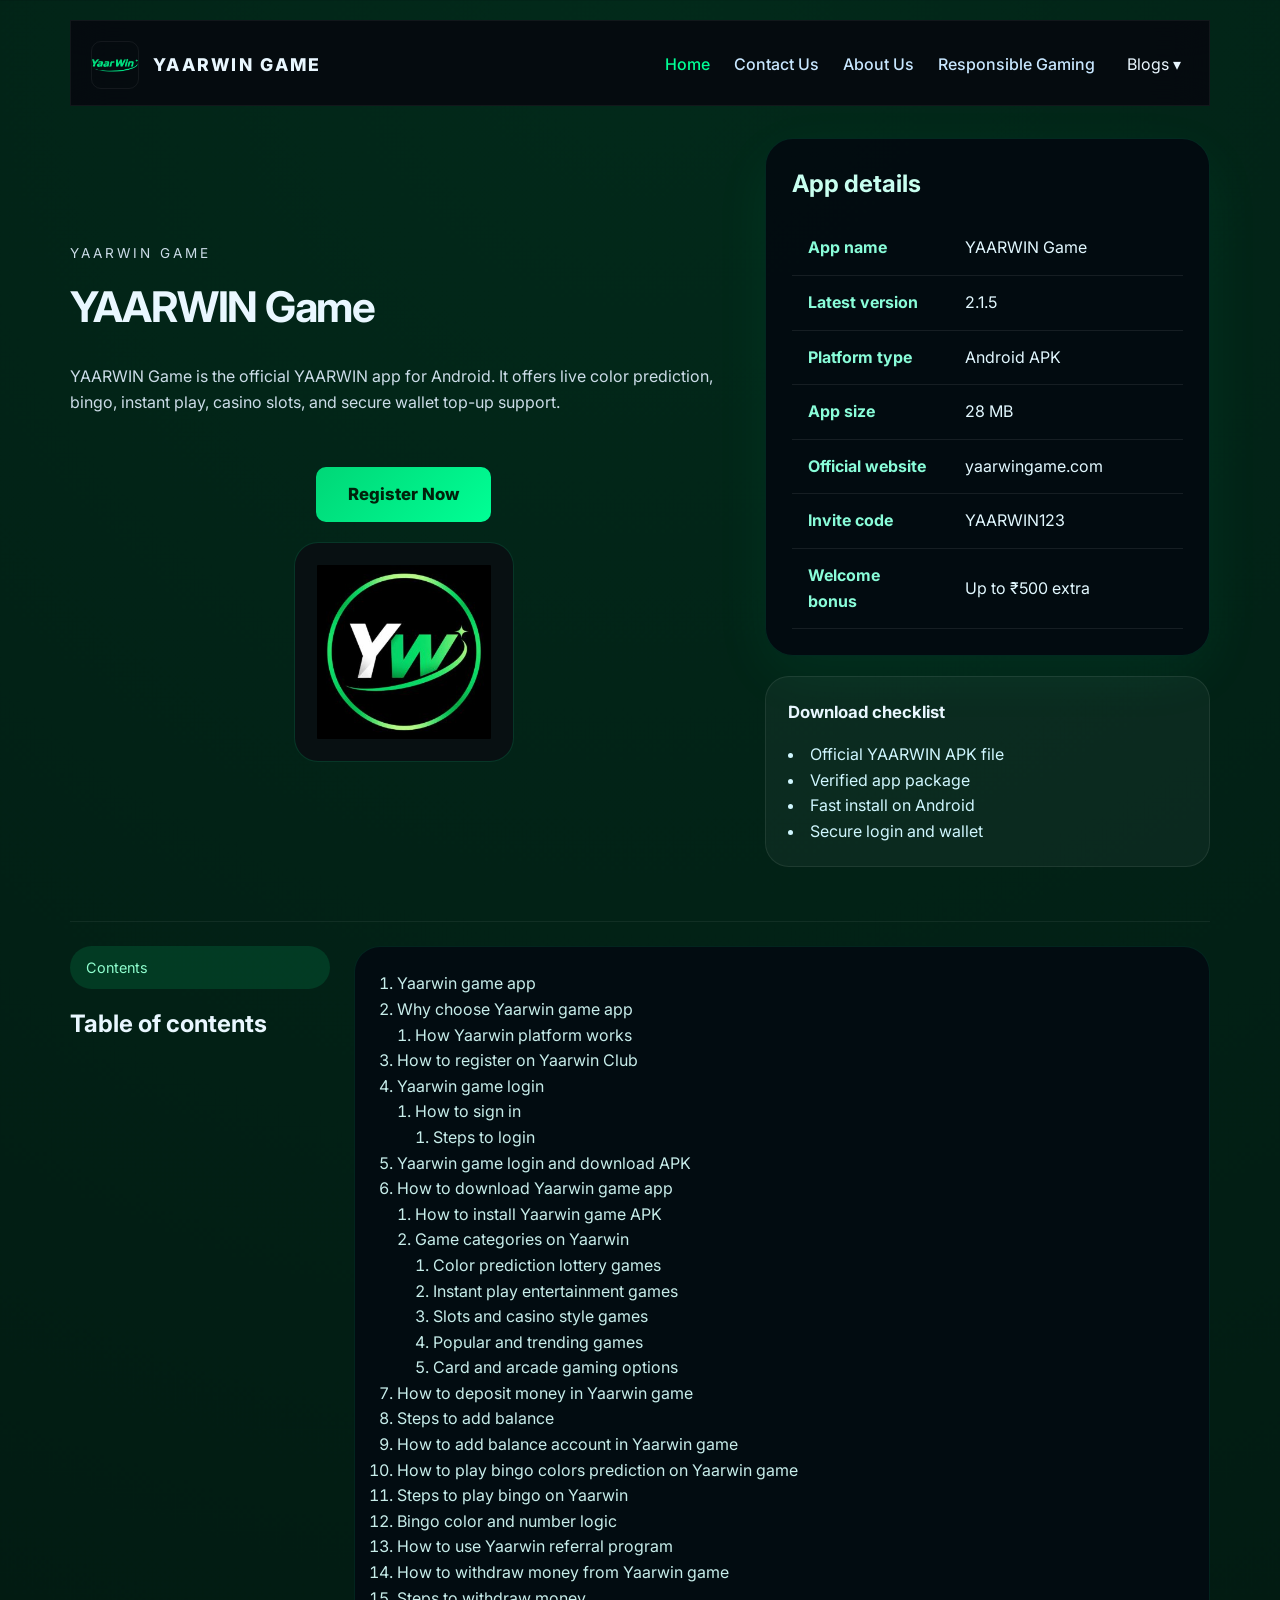
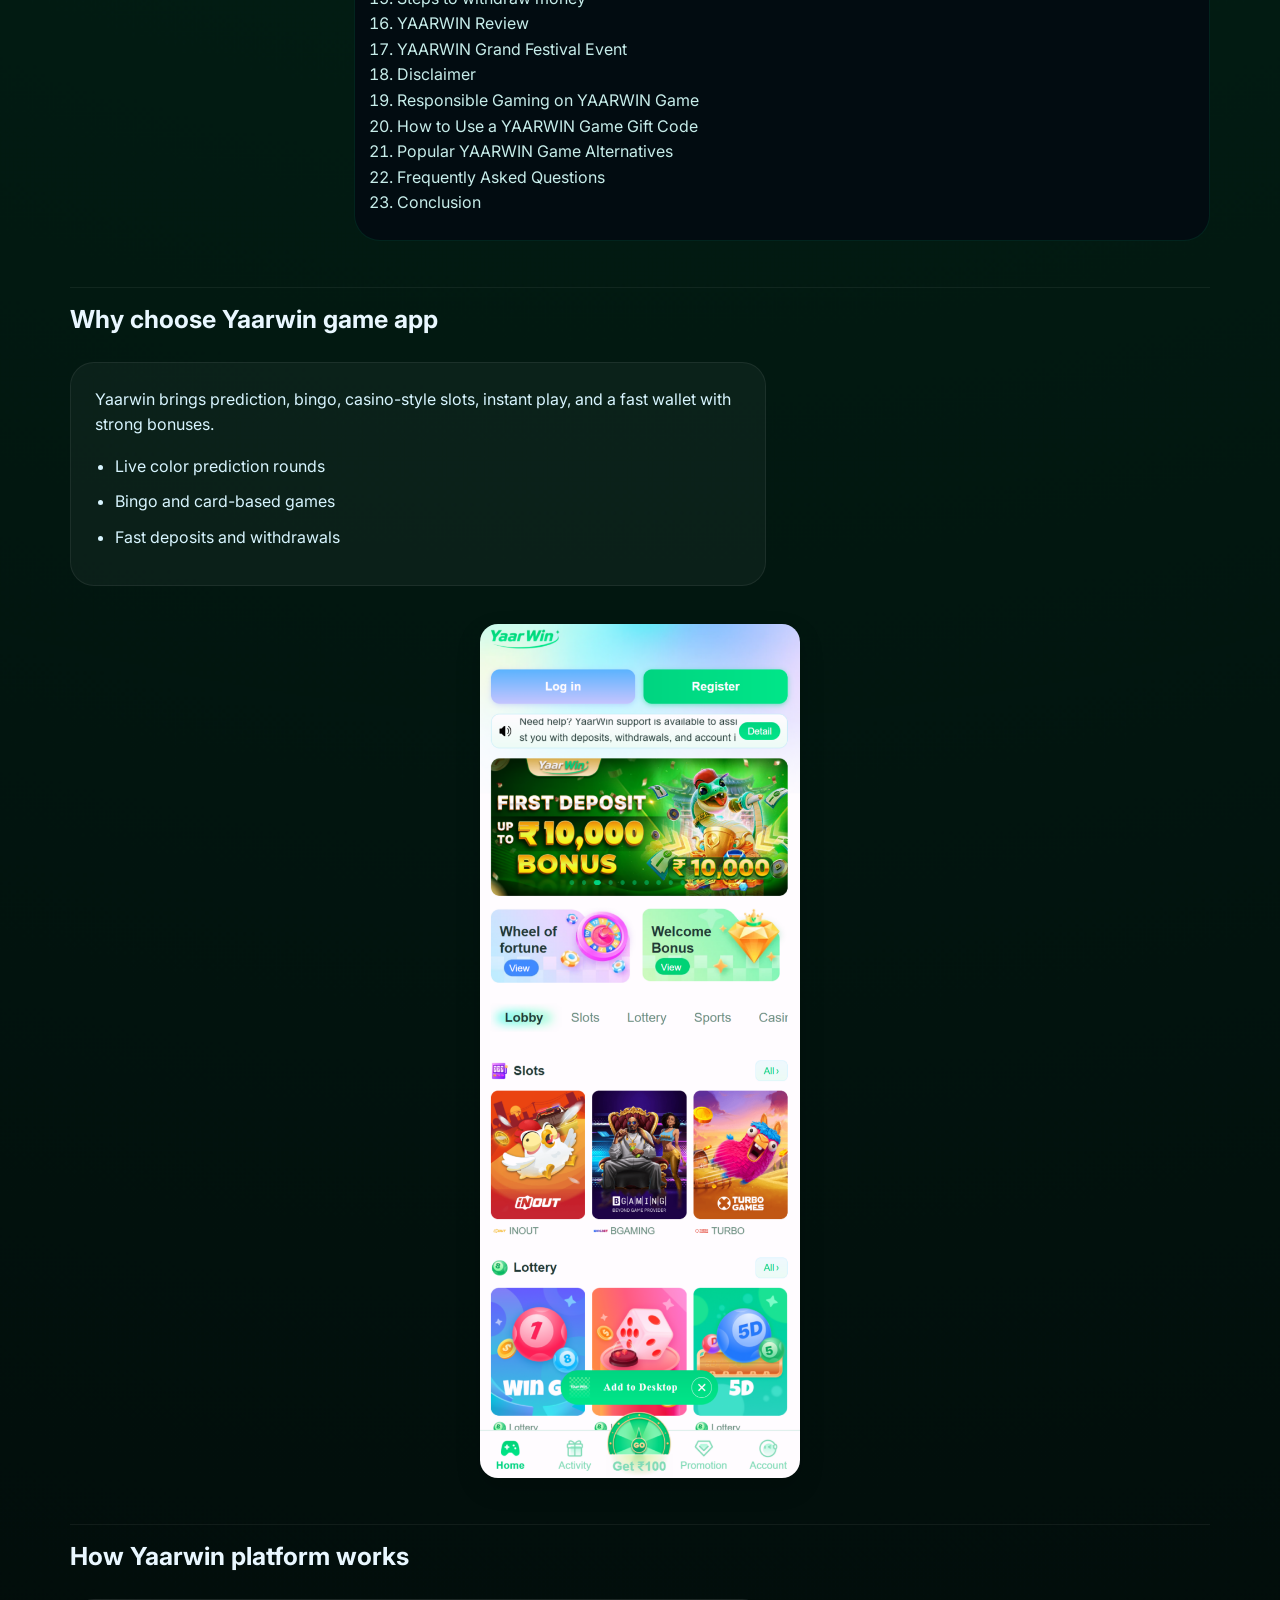
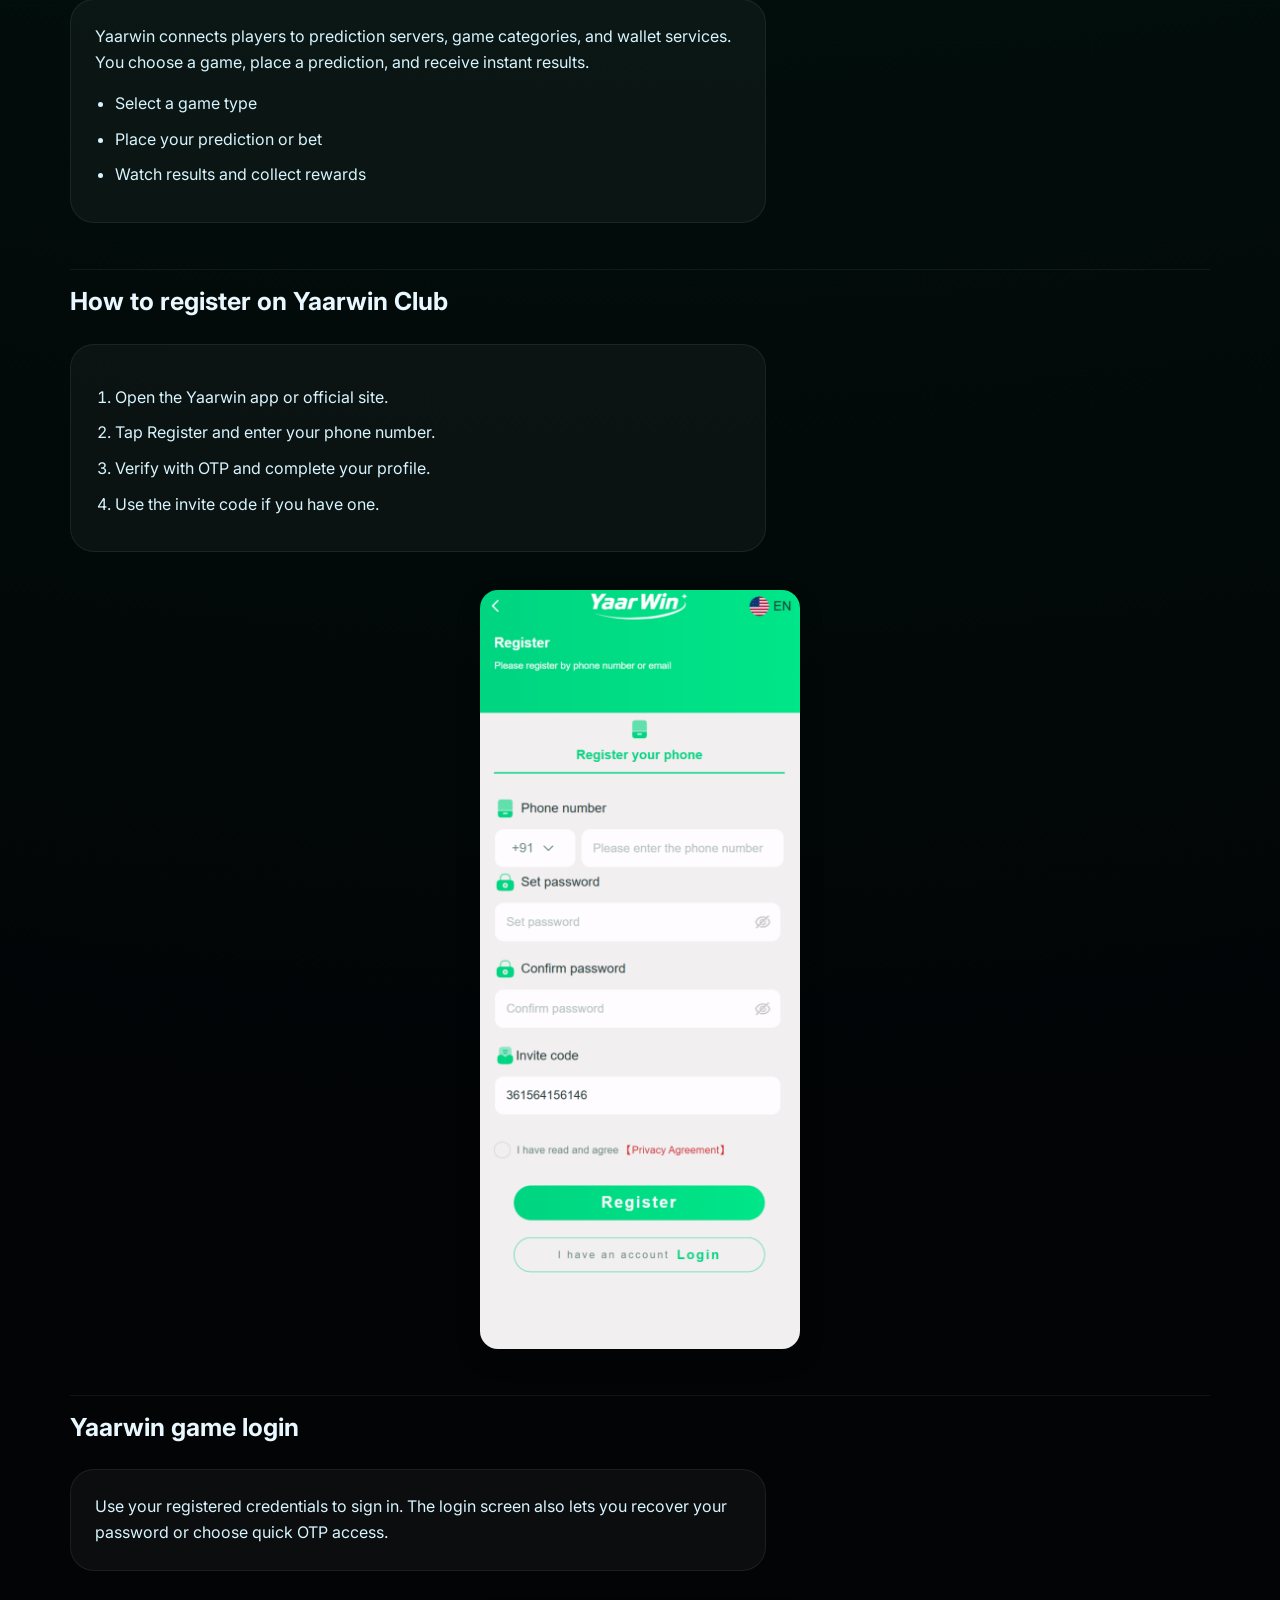
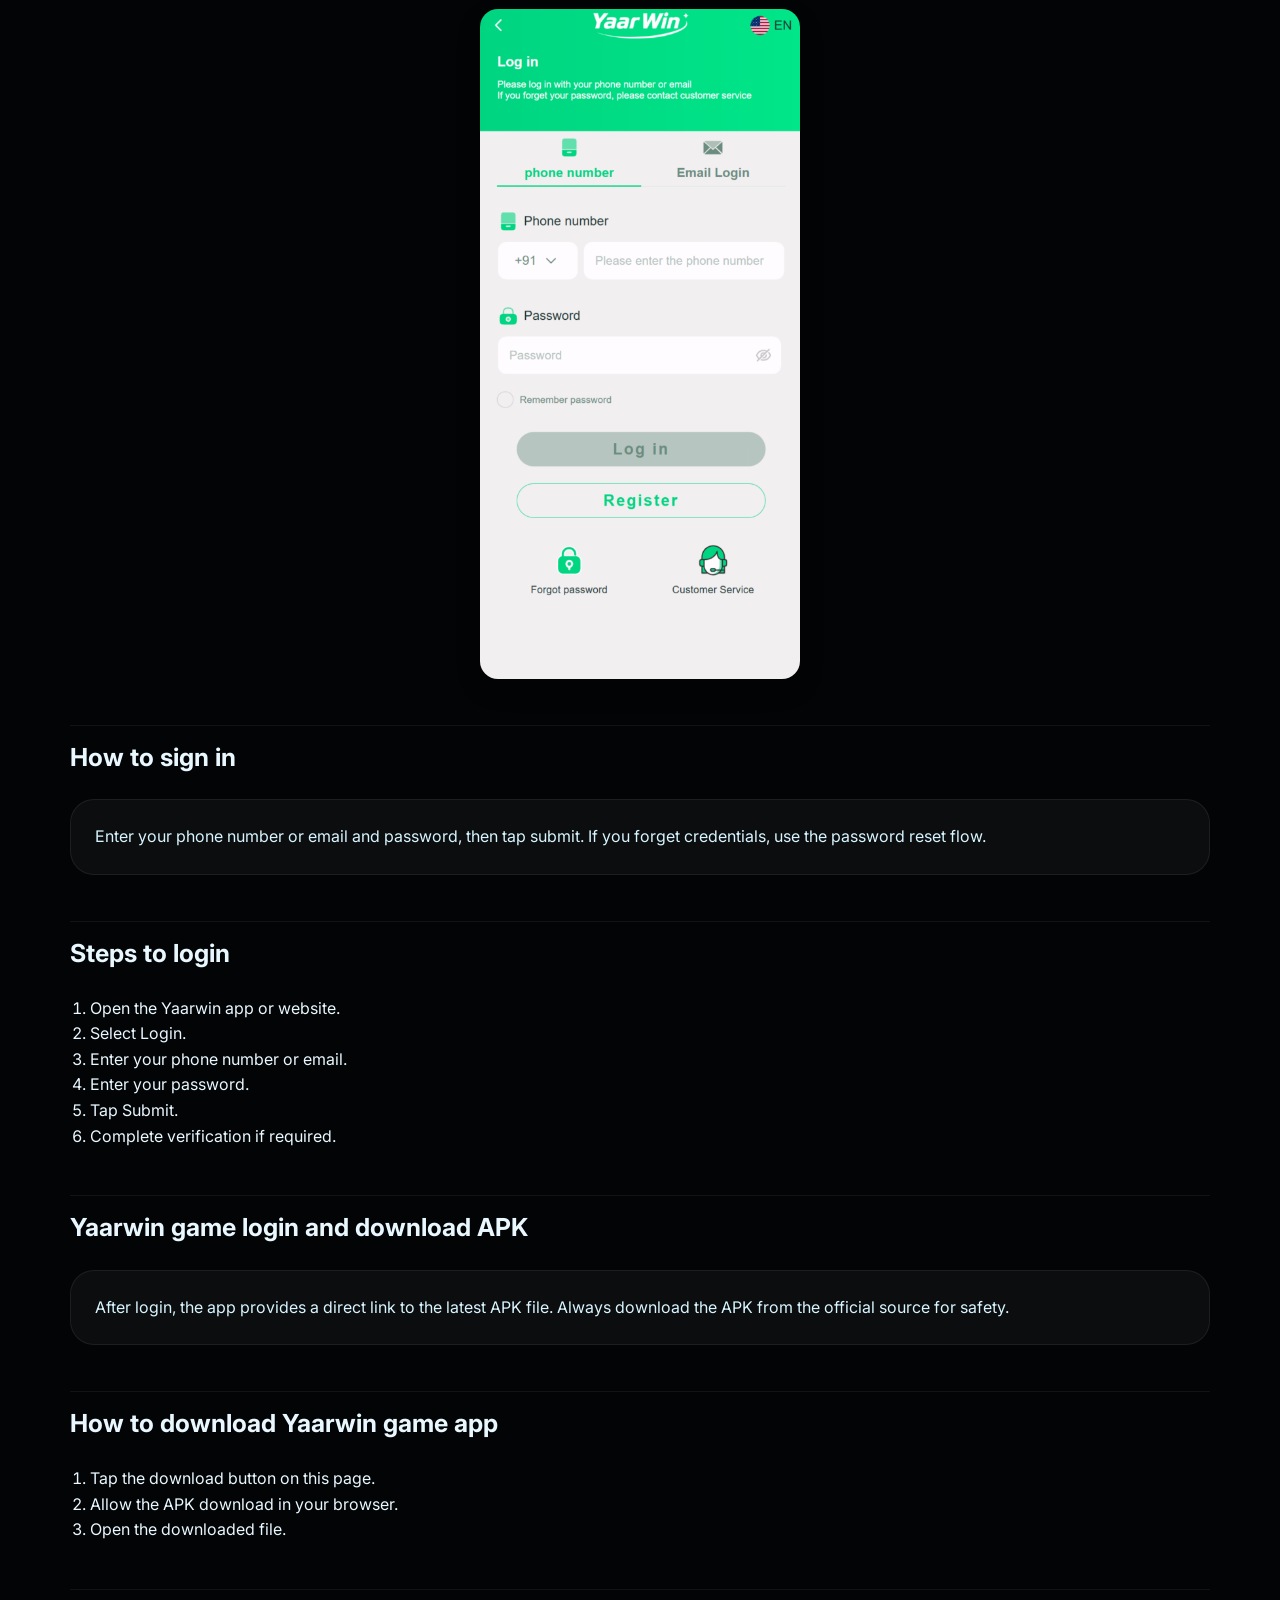
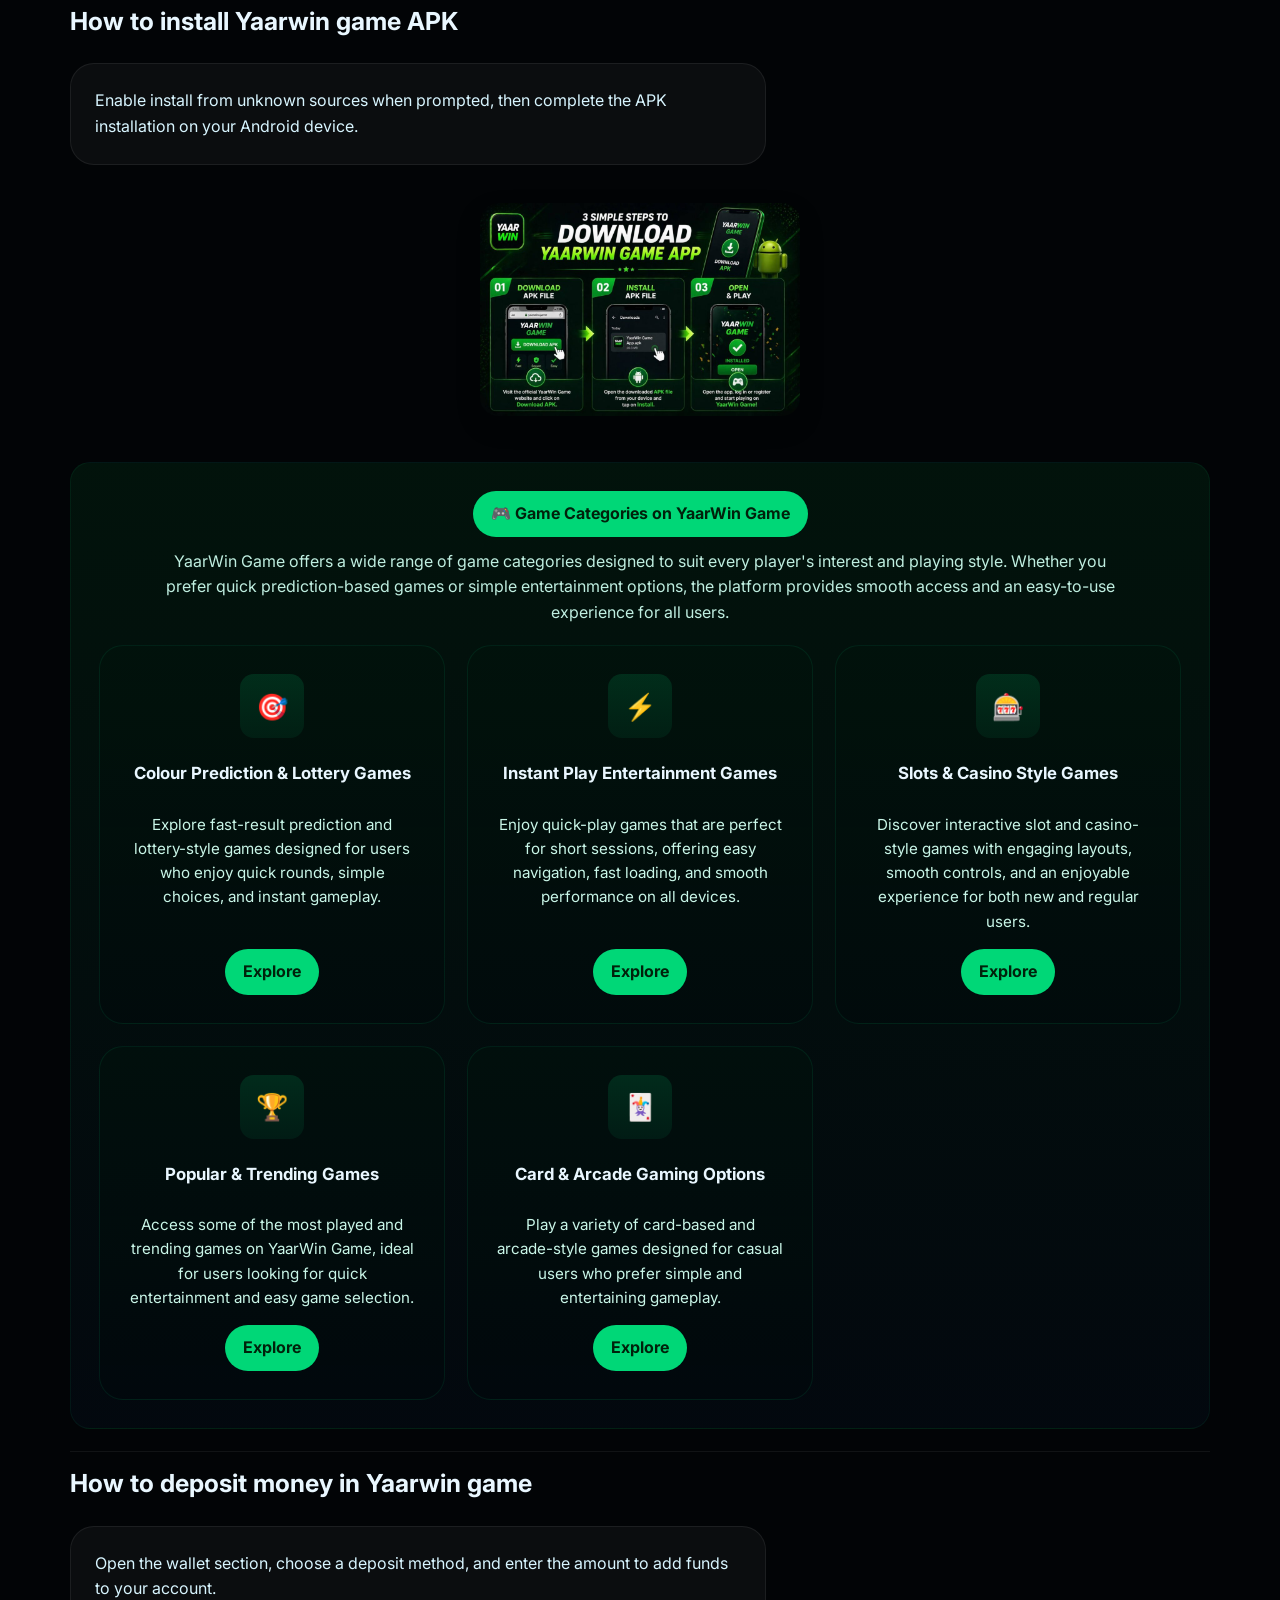
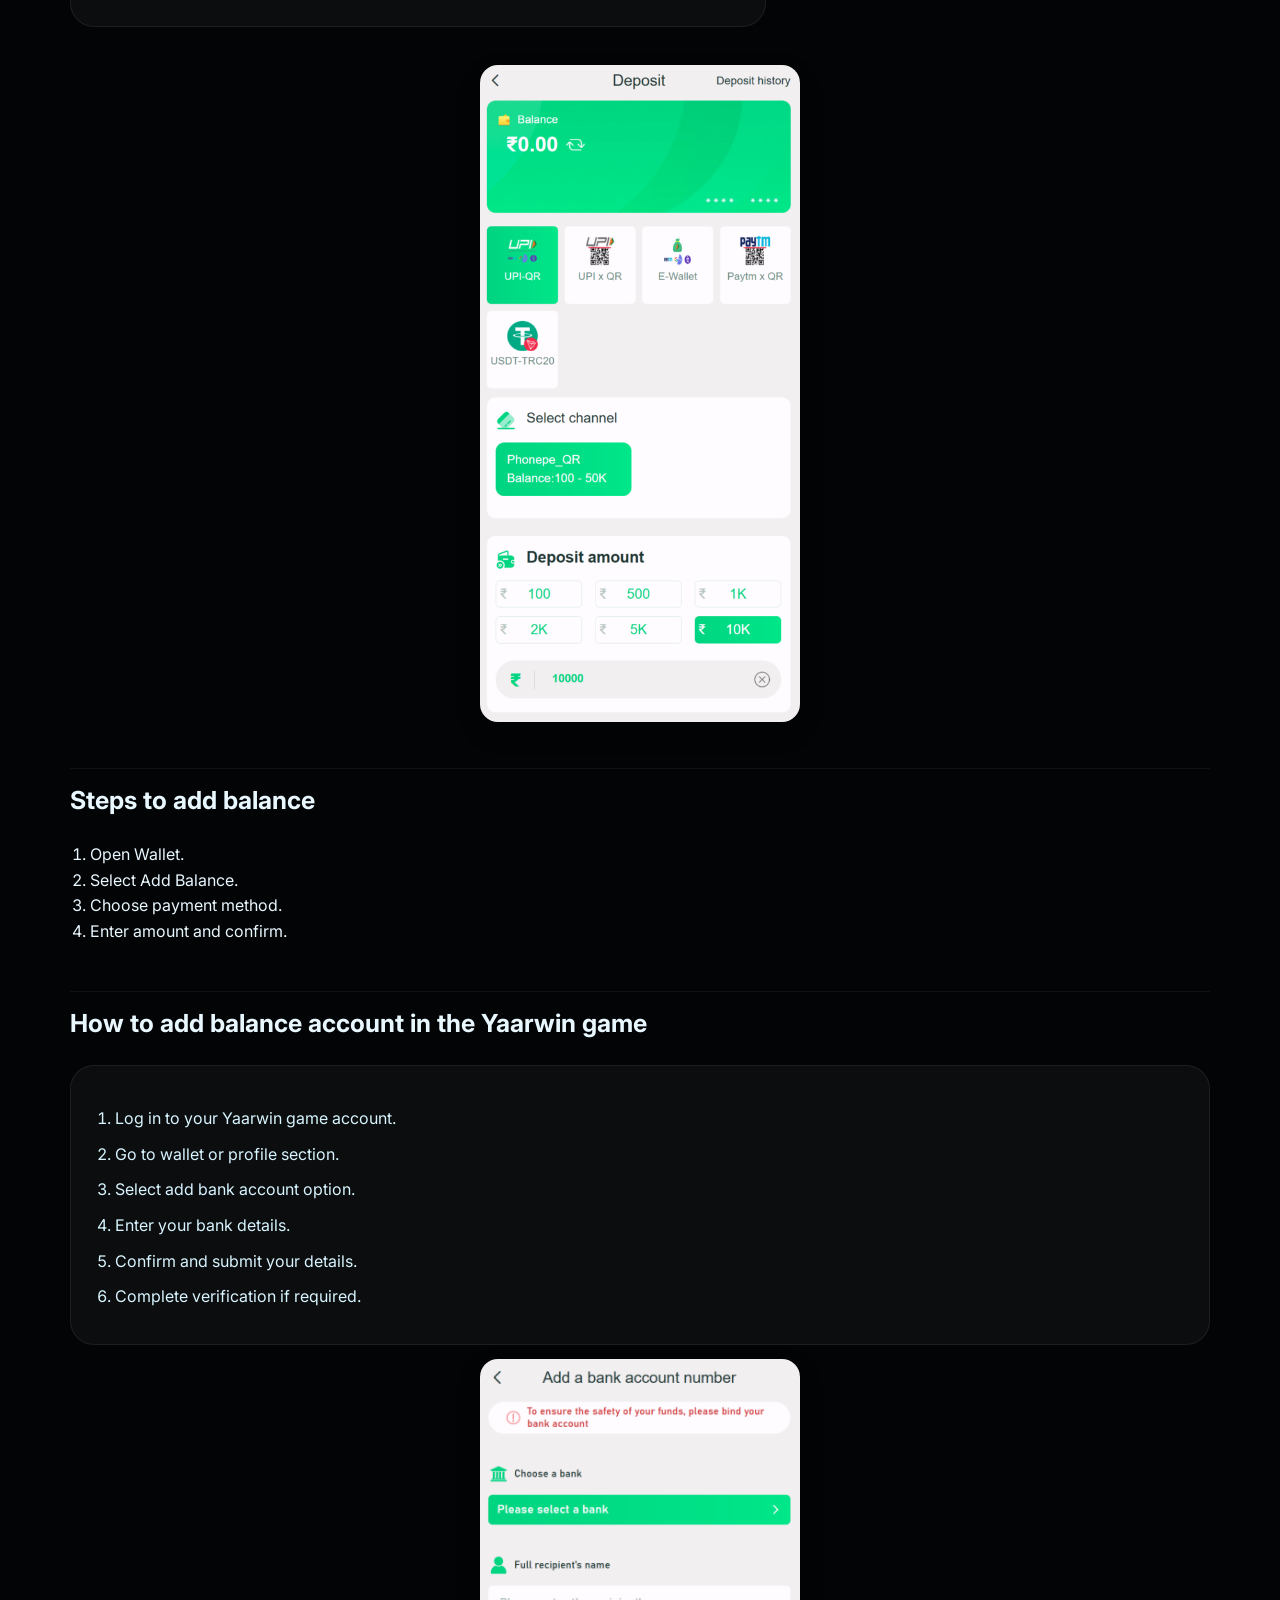
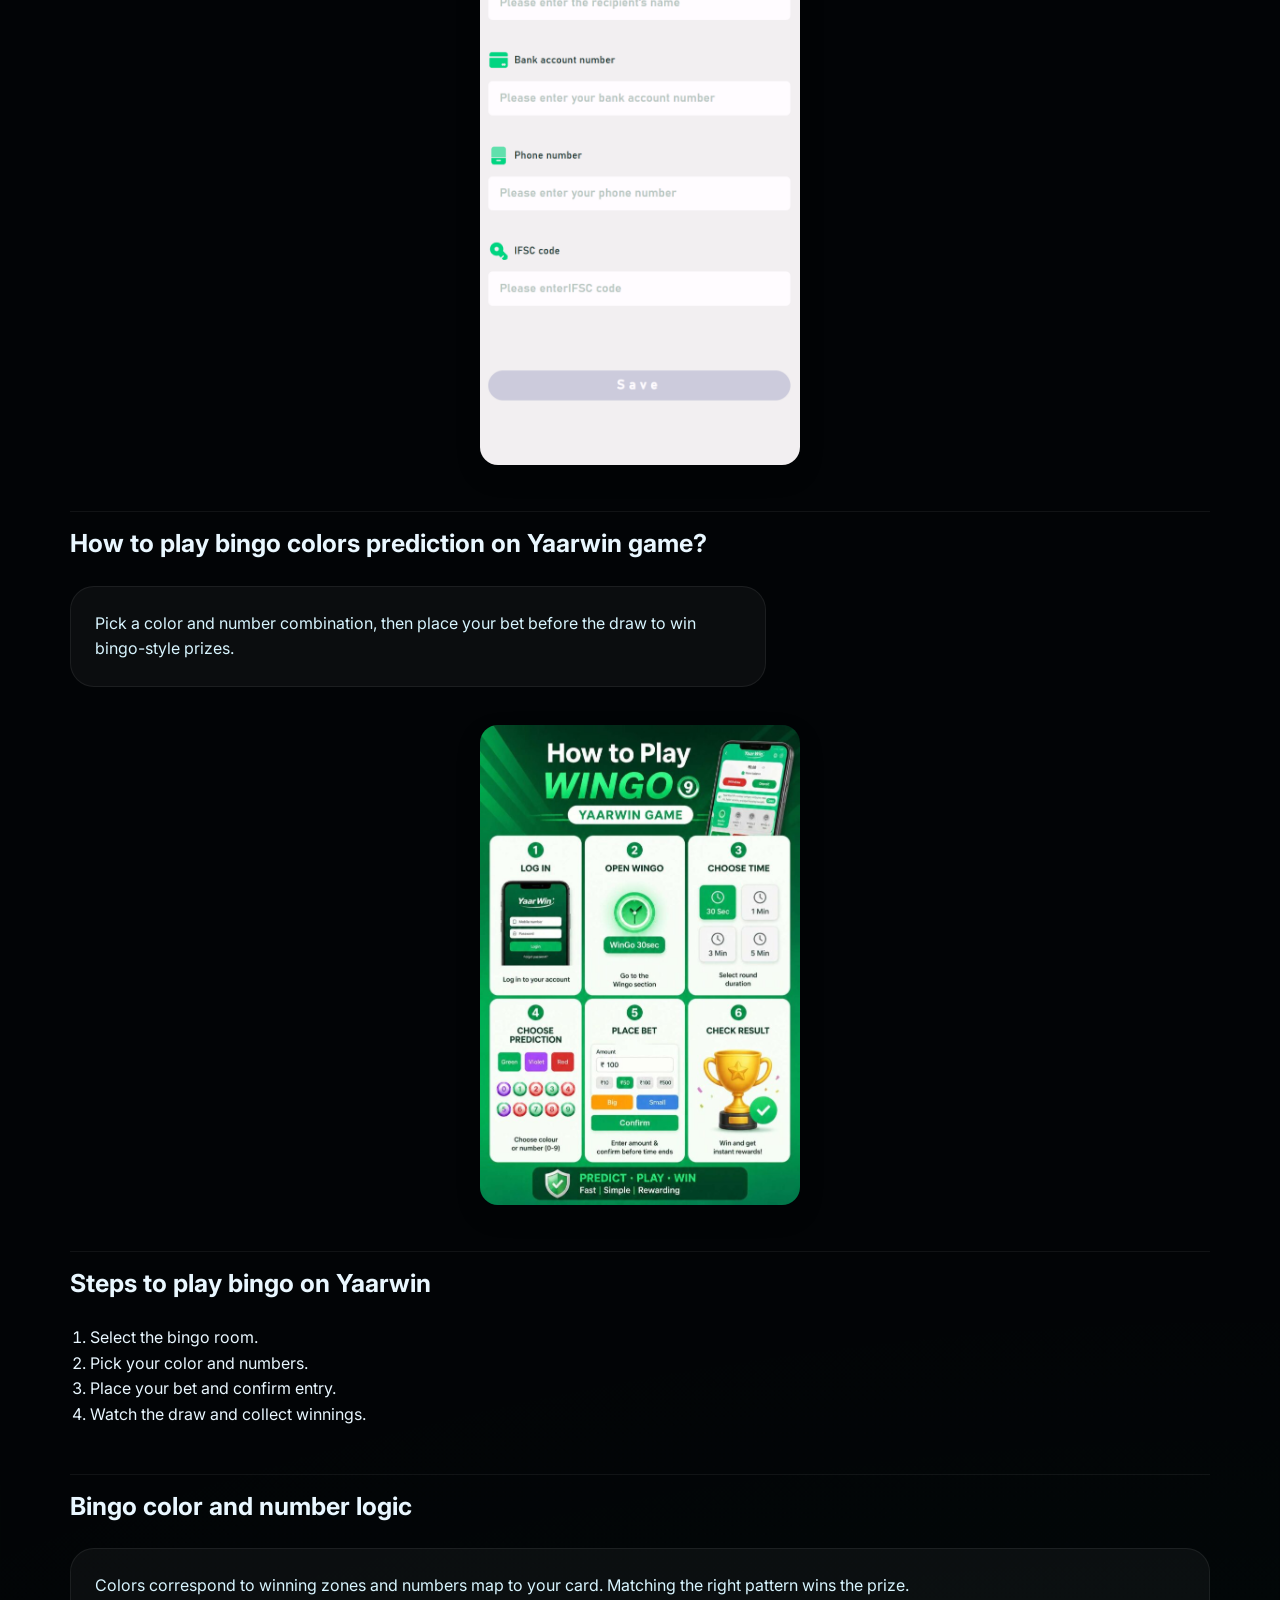
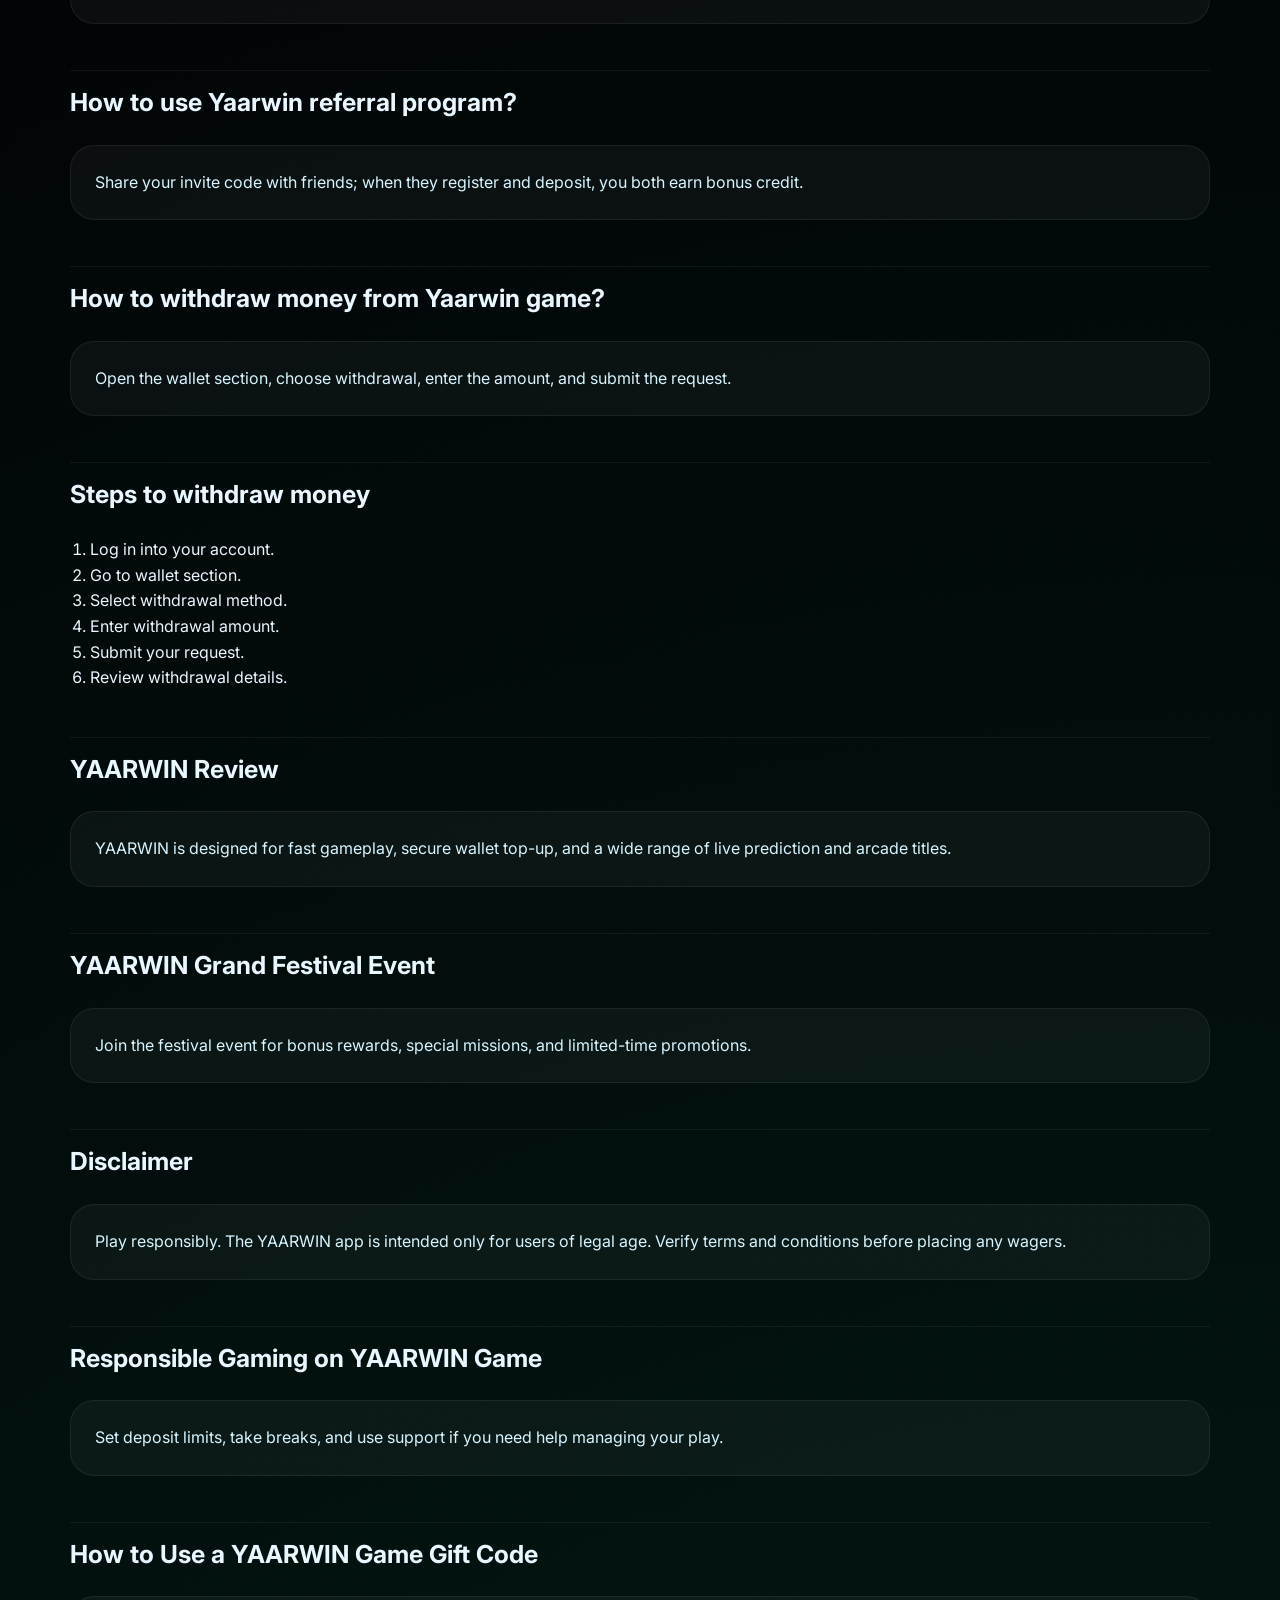
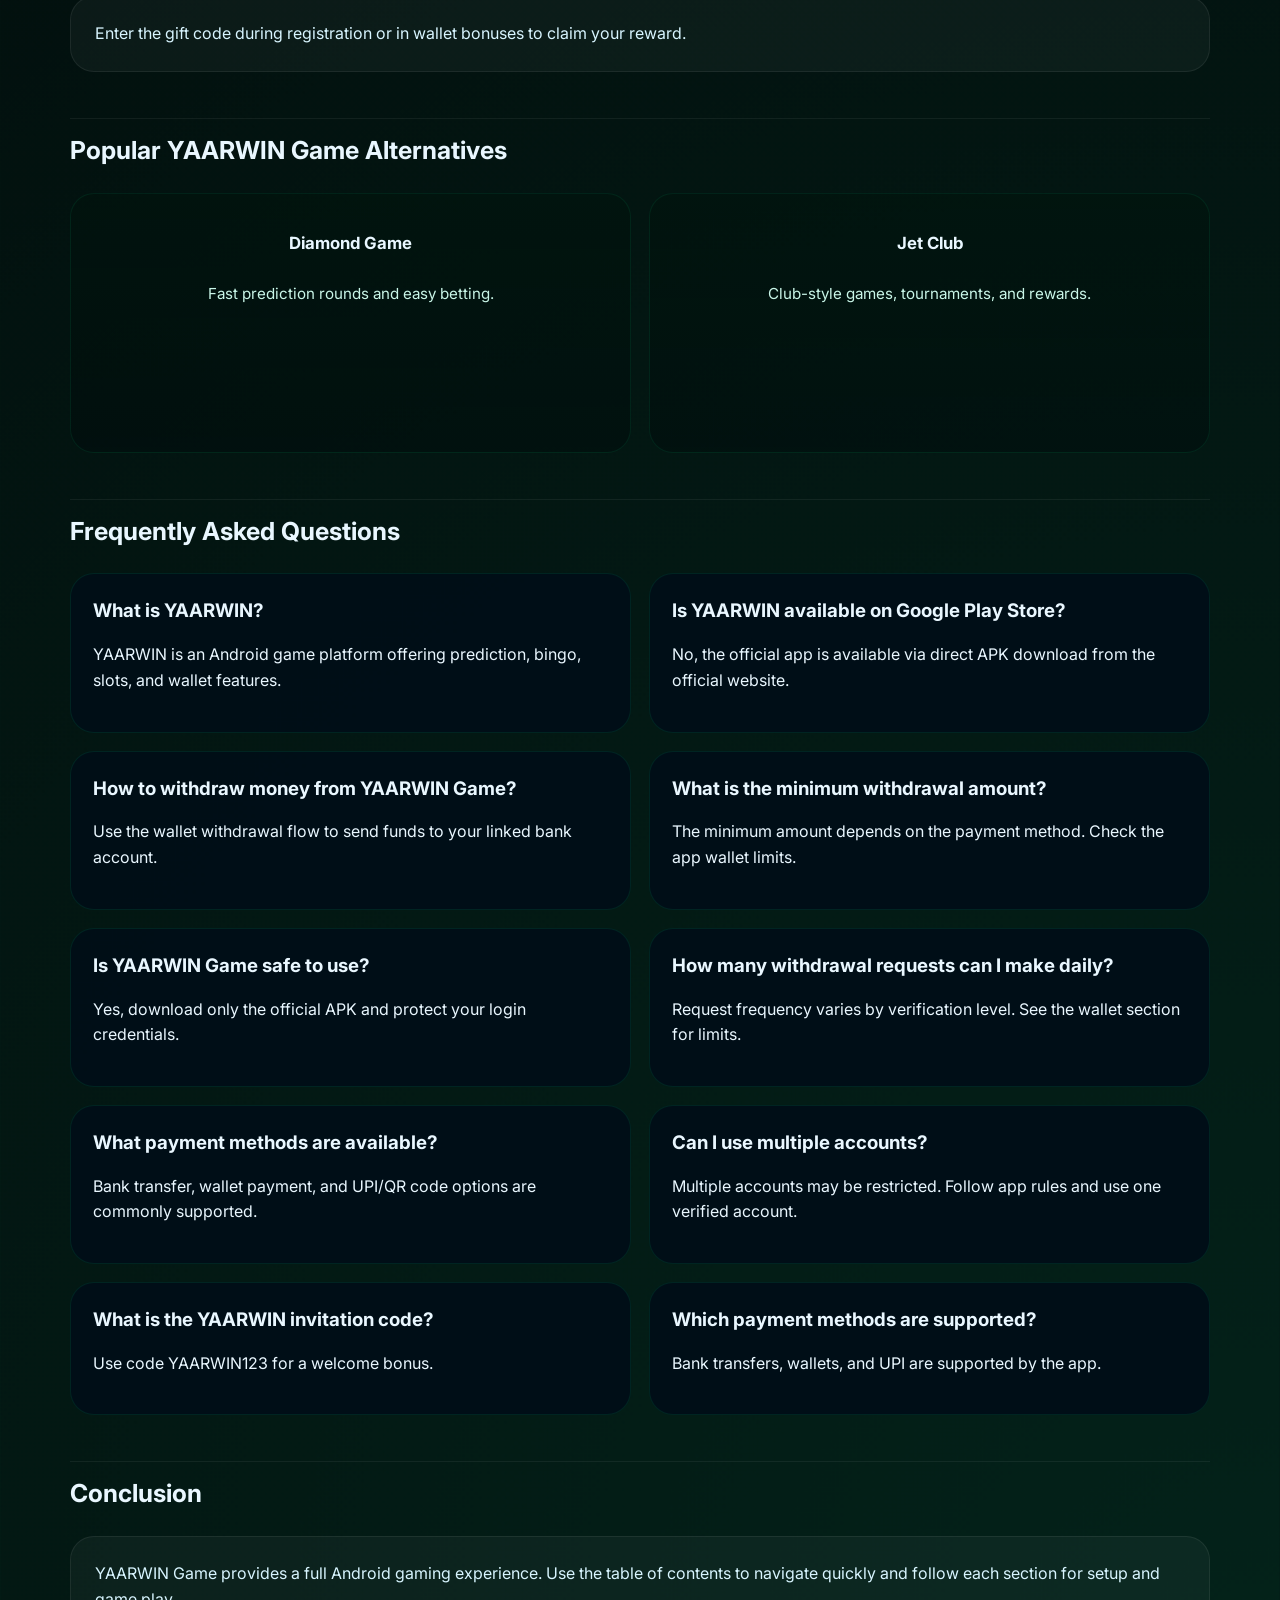
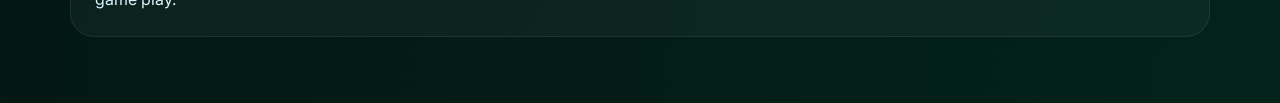
==== commit a8f68392: "Update index.html" ====
--- a/index.html
+++ b/index.html
@@ -9,7 +9,7 @@
   <link rel="preconnect" href="https://fonts.gstatic.com" crossorigin />
   <link href="https://fonts.googleapis.com/css2?family=Inter:wght@400;500;600;700;800&display=swap" rel="stylesheet" />
   <link rel="stylesheet" href="styles.css" />
-  <meta name="google-site-verification" content="xMRHEgSEycHqaYliduDPl7PG8cOpwMk4CIWMl8vbiZg" />
+  <meta name="google-site-verification" content="dGM3XJTwkaBI4BGCTElAHcVAFODhgZdK24UHJCUNE9w" />
 </head>
 
 <body>
@@ -568,4 +568,4 @@
   <script src="script.js"></script>
 </body>
 
-</html>+</html>
